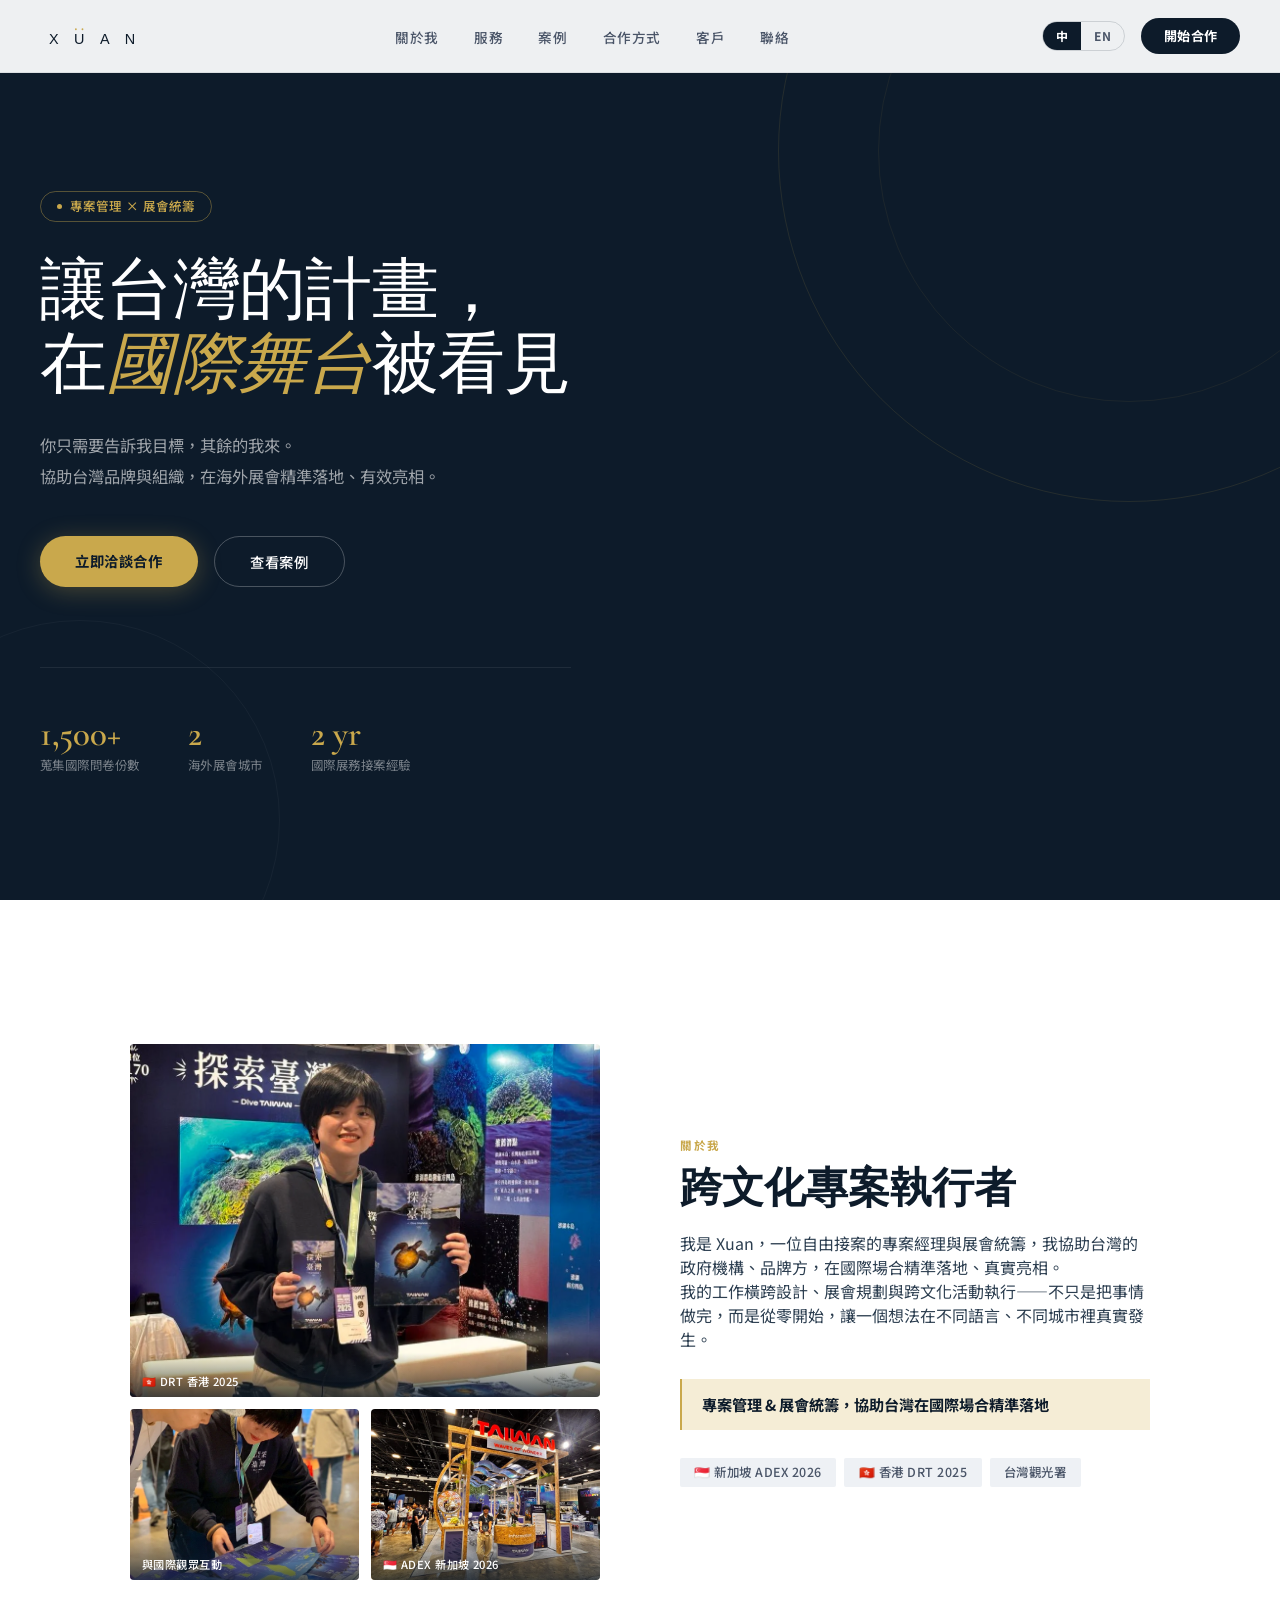
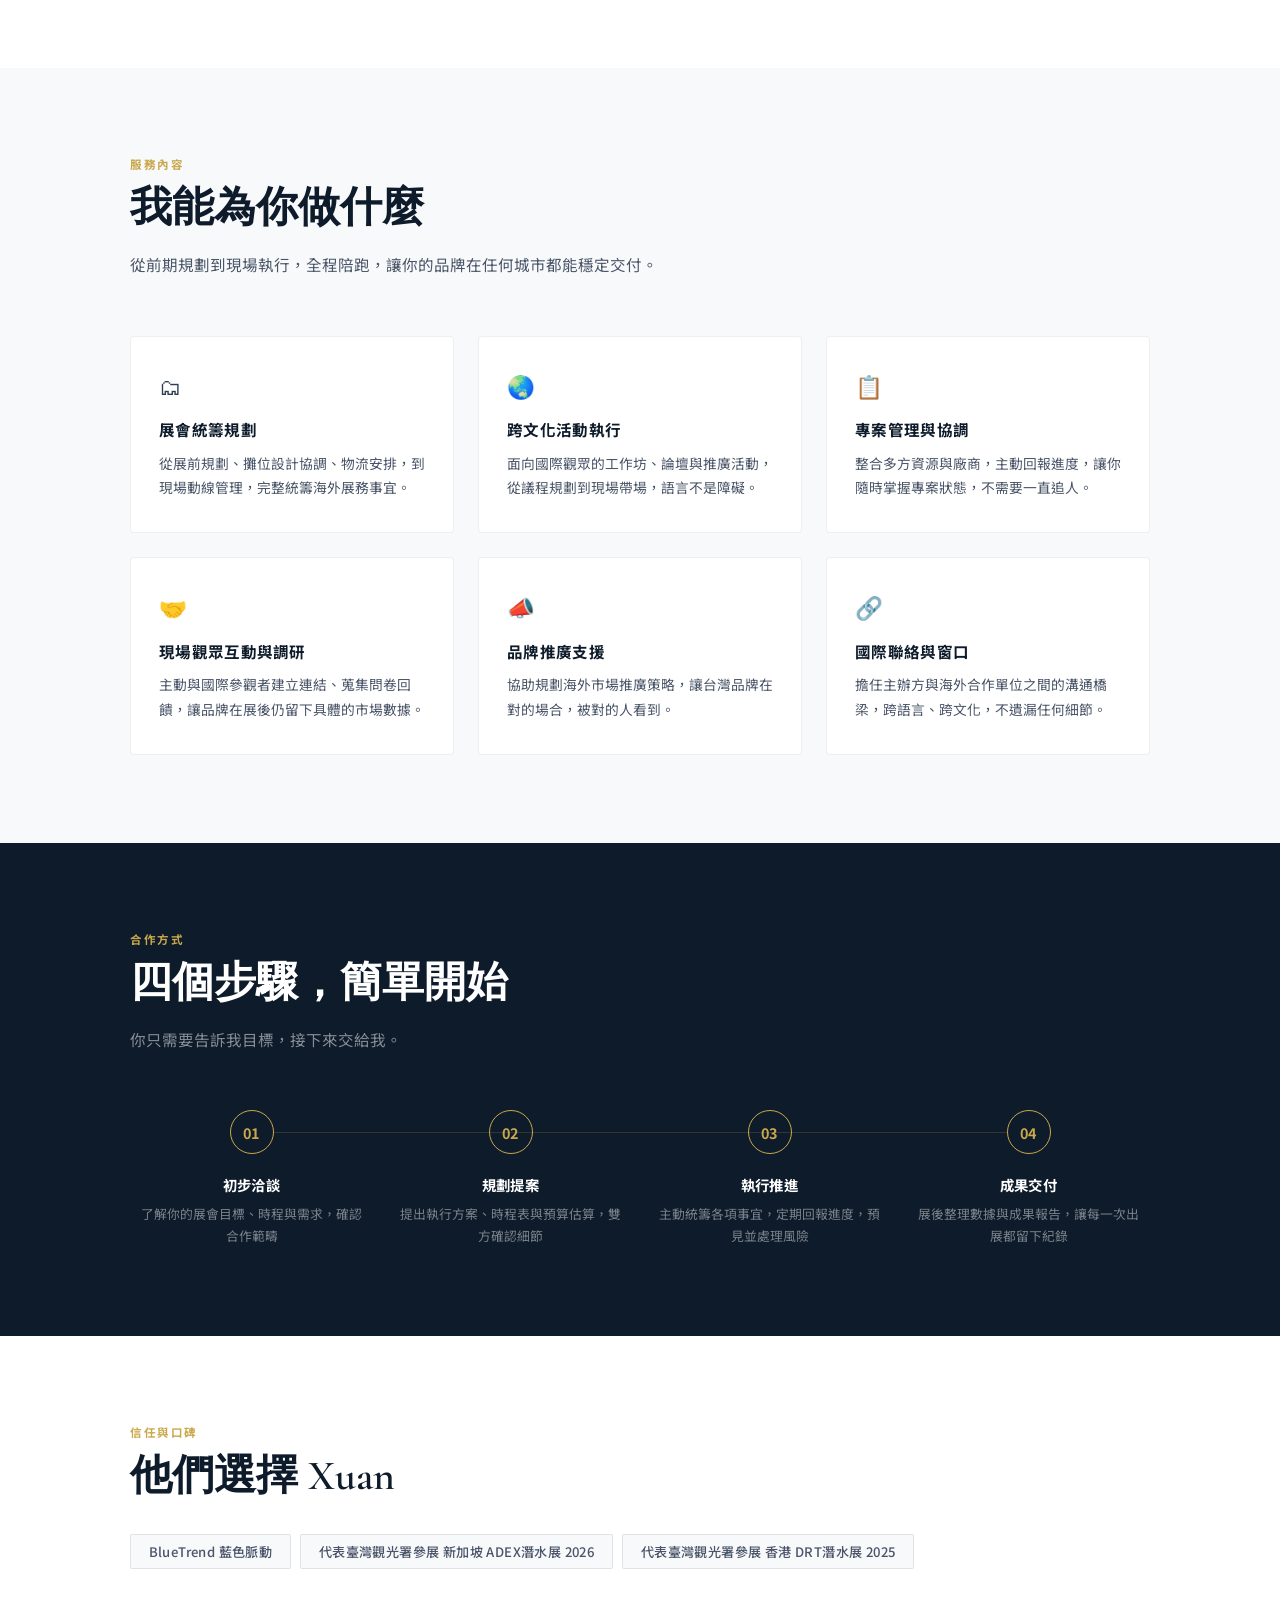
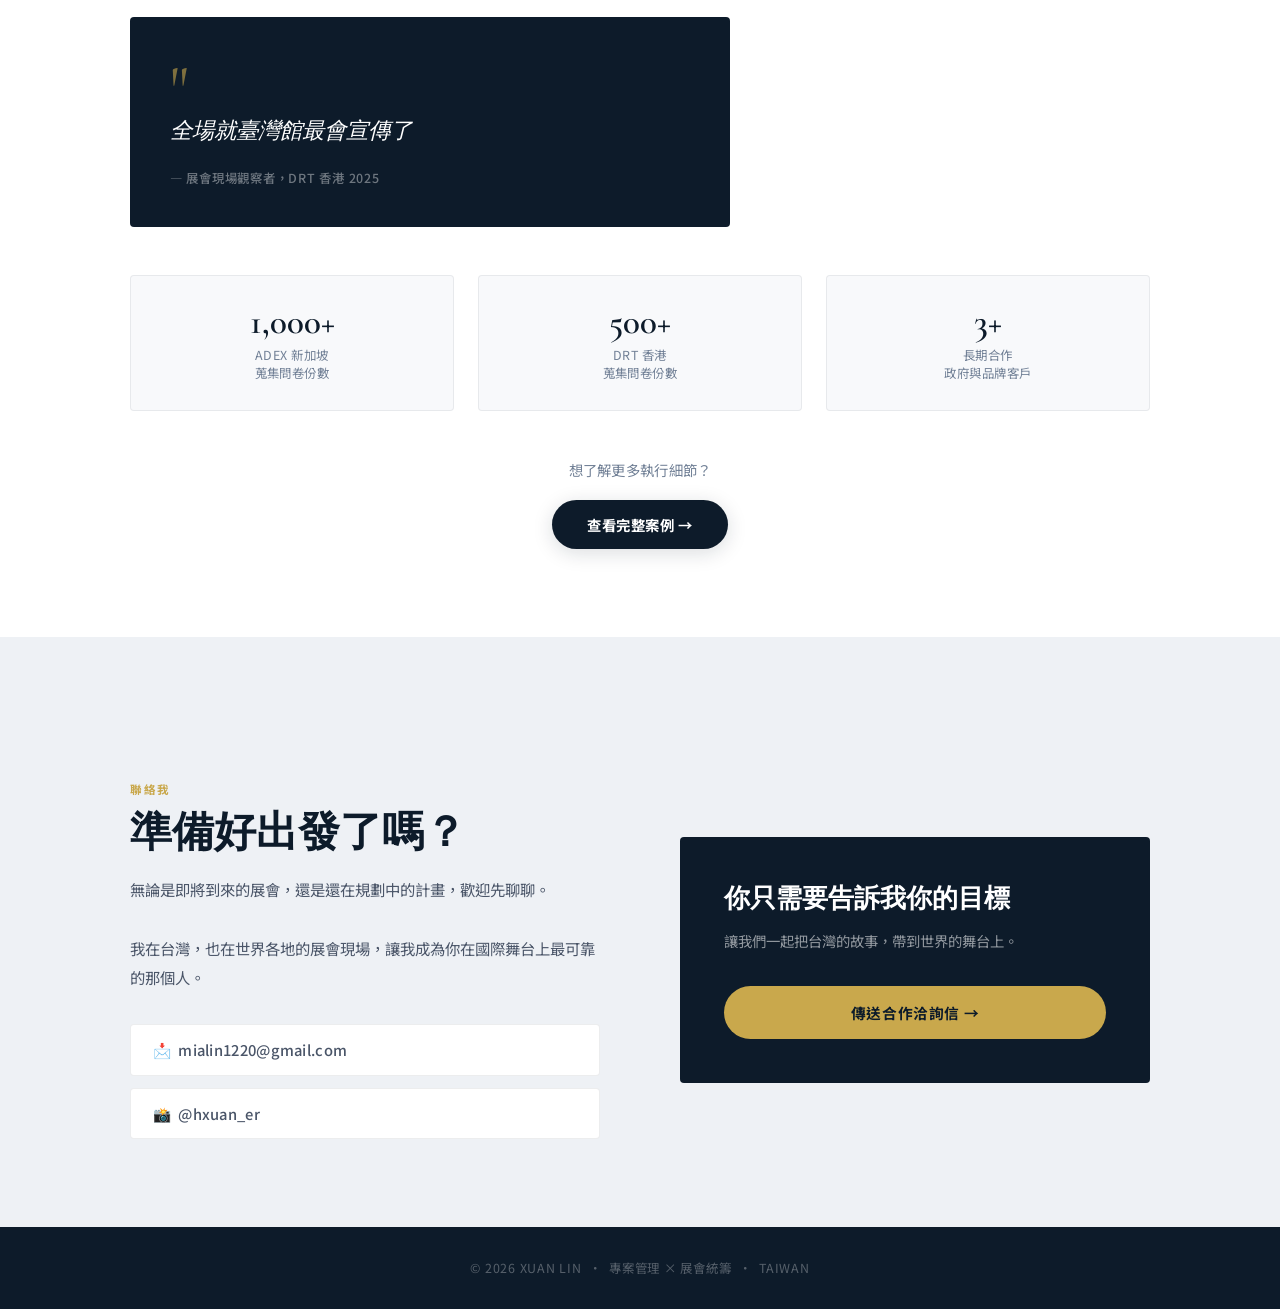
==== docs/index.html @ e5870cbe "Add initial website structure and content for Xuan Lin's personal brand - Create index.html for the " ====
﻿<!DOCTYPE html>
<html lang="zh-TW">
<head>
<meta charset="UTF-8">
<meta name="viewport" content="width=device-width, initial-scale=1.0">
<title>Xuan Lin｜國際展務專案經理</title>
<meta name="description" content="Xuan Lin，自由接案的國際展務專案經理，協助台灣品牌與政府機構在海外展會精準落地。曾統籌新加坡 ADEX 2026 與香港 DRT 2025 台灣館。">
<meta property="og:title" content="Xuan Lin｜國際展務專案經理">
<meta property="og:description" content="協助台灣品牌在海外展會精準落地。曾蒐集 1,500+ 份國際問卷，統籌新加坡、香港展務。">
<meta property="og:image" content="images/photos/新加坡_1.webp">
<meta property="og:type" content="website">
<link rel="preconnect" href="https://fonts.googleapis.com">
<link rel="preconnect" href="https://fonts.gstatic.com" crossorigin>
<link href="https://fonts.googleapis.com/css2?family=Noto+Sans+TC:wght@300;400;500;700;900&family=Cormorant+Garamond:ital,wght@0,300;0,600;1,300&display=swap" rel="stylesheet">
<link rel="stylesheet" href="css/style.css">
<style>
/* HERO - 中文版裝飾元素 */
.hero-bg-lines { position:absolute; inset:0; z-index:0; overflow:hidden; }
.hero-bg-lines::before { content:''; position:absolute; right:-200px; top:-200px; width:700px; height:700px; border-radius:50%; border:1px solid rgba(201,168,76,0.12); }
.hero-bg-lines::after { content:''; position:absolute; right:-100px; top:-100px; width:500px; height:500px; border-radius:50%; border:1px solid rgba(201,168,76,0.08); }
.hero-deco-circle { position:absolute; left:-120px; bottom:-120px; width:400px; height:400px; border-radius:50%; border:1px solid rgba(255,255,255,0.04); }
h1 { font-family:'Cormorant Garamond',serif; font-weight:300; font-size:clamp(2.8rem,5.5vw,4.2rem); line-height:1.1; letter-spacing:-0.01em; color:var(--white); margin-bottom:1.75rem; animation:fadeUp 0.6s 0.1s ease both; }

/* SECTION DESC */
.section-desc { font-size:0.97rem; color:var(--text-mid); line-height:1.9; max-width:560px; }

/* SERVICE */
#service { background:var(--bg); }
.service-grid { display:grid; grid-template-columns:repeat(3,1fr); gap:1.5rem; margin-top:3.5rem; }
.service-card { background:var(--white); border-radius:4px; padding:2rem 1.75rem; border:1px solid rgba(13,27,42,0.07); transition:all 0.3s; position:relative; overflow:hidden; }
.service-card::after { content:''; position:absolute; top:0; left:0; right:0; height:2px; background:var(--gold); transform:scaleX(0); transform-origin:left; transition:transform 0.3s; }
.service-card:hover { transform:translateY(-5px); box-shadow:0 16px 40px rgba(13,27,42,0.08); }
.service-card:hover::after { transform:scaleX(1); }
.service-icon { font-size:1.4rem; margin-bottom:1.1rem; }
.service-card h3 { font-weight:700; font-size:0.97rem; margin-bottom:0.65rem; color:var(--navy); letter-spacing:0.02em; }
.service-card p { font-size:0.86rem; color:var(--text-mid); line-height:1.8; }

/* PROCESS */
#process { background:var(--navy); color:white; }
#process .section-title { color:white; }
#process .section-desc { color:rgba(255,255,255,0.5); }
.process-steps { display:grid; grid-template-columns:repeat(4,1fr); gap:1rem; margin-top:3.5rem; position:relative; }
.process-steps::before { content:''; position:absolute; top:22px; left:calc(12.5% + 16px); right:calc(12.5% + 16px); height:1px; background:rgba(201,168,76,0.2); z-index:0; }
.step { position:relative; z-index:1; text-align:center; padding:0 0.5rem; }
.step-num { width:44px; height:44px; border-radius:50%; background:transparent; border:1px solid var(--gold); color:var(--gold); font-weight:700; font-size:0.9rem; display:flex; align-items:center; justify-content:center; margin:0 auto 1.25rem; letter-spacing:0.05em; }
.step h4 { font-weight:700; font-size:0.9rem; margin-bottom:0.5rem; color:white; letter-spacing:0.03em; }
.step p { font-size:0.8rem; color:rgba(255,255,255,0.45); line-height:1.75; }

/* TRUST */
#trust { background:var(--white); }
.trust-nums { display:grid; grid-template-columns:repeat(3,1fr); gap:1.5rem; margin-top:3rem; }
.trust-num-card { background:var(--bg); border-radius:4px; padding:1.75rem; text-align:center; border:1px solid rgba(13,27,42,0.07); }
.trust-num-val { font-family:'Cormorant Garamond',serif; font-weight:600; font-size:2.2rem; color:var(--navy); line-height:1; }
.trust-num-label { font-size:0.78rem; color:var(--text-light); margin-top:0.4rem; letter-spacing:0.04em; }
.testimonial-text { font-family:'Cormorant Garamond',serif; font-size:1.4rem; font-weight:300; color:white; line-height:1.6; margin-bottom:1.25rem; font-style:italic; }
.testimonial-source { font-size:0.78rem; color:rgba(255,255,255,0.4); font-weight:500; letter-spacing:0.06em; }

@media (max-width:768px) {
  .service-grid { grid-template-columns:1fr; }
  .process-steps { grid-template-columns:1fr 1fr; gap:2rem; }
  .process-steps::before { display:none; }
  .trust-nums { grid-template-columns:1fr 1fr; }
}
</style>
</head>
<body>

<nav id="navbar">
  <a href="#hero" class="nav-logo"><img src="images/xuan-logo-v2.svg" alt="Xuan Lin"/></a>
  <ul class="nav-links">
    <li><a href="#about">關於我</a></li>
    <li><a href="#service">服務</a></li>
    <li><a href="cases.html">案例</a></li>
    <li><a href="#process">合作方式</a></li>
    <li><a href="#trust">客戶</a></li>
    <li><a href="#contact">聯絡</a></li>
  </ul>
  <div style="display:flex;align-items:center;gap:1rem;">
    <div style="display:flex;align-items:center;border:1px solid rgba(13,27,42,0.15);border-radius:999px;overflow:hidden;font-size:0.75rem;font-weight:700;letter-spacing:0.06em;">
      <a href="index.html" style="padding:0.35rem 0.8rem;text-decoration:none;background:var(--navy);color:white;">中</a>
      <a href="xuan-lin-en.html" style="padding:0.35rem 0.8rem;text-decoration:none;color:var(--text-mid);">EN</a>
    </div>
    <a href="mailto:mialin1220@gmail.com" class="nav-cta">開始合作</a>
  </div>
  <button class="hamburger" id="hamburger" aria-label="選單">
    <span></span><span></span><span></span>
  </button>
</nav>

<div class="mobile-menu" id="mobileMenu">
  <a href="#about" onclick="closeMobile()">關於我</a>
  <a href="#service" onclick="closeMobile()">服務</a>
  <a href="#process" onclick="closeMobile()">合作方式</a>
  <a href="#trust" onclick="closeMobile()">客戶</a>
  <a href="#contact" onclick="closeMobile()">聯絡</a>
  <a href="mailto:mialin1220@gmail.com" style="color:var(--gold)!important">開始合作 →</a>
</div>

<!-- HERO -->
<section id="hero">
  <div class="hero-bg-lines"></div>
  <div class="hero-deco-circle"></div>
  <div class="hero-content">
    <div class="hero-badge">專案管理 × 展會統籌</div>
    <h1>讓台灣的計畫，<br>在<em>國際舞台</em>被看見</h1>
    <p class="hero-sub">你只需要告訴我目標，其餘的我來。<br>協助台灣品牌與組織，在海外展會精準落地、有效亮相。</p>
    <div class="hero-btns">
      <a href="#contact" class="btn-primary">立即洽談合作</a>
      <a href="cases.html" class="btn-secondary">查看案例</a>
    </div>
    <div class="hero-stats">
      <div>
        <div class="stat-num">1,500+</div>
        <div class="stat-label">蒐集國際問卷份數</div>
      </div>
      <div>
        <div class="stat-num">2</div>
        <div class="stat-label">海外展會城市</div>
      </div>
      <div>
        <div class="stat-num">2 yr</div>
        <div class="stat-label">國際展務接案經驗</div>
      </div>
    </div>
  </div>
</section>

<!-- ABOUT -->
<section id="about">
  <div class="container">
    <div class="about-grid">
      <div class="photo-stack reveal">
        <div class="photo-main">
          <img src="images/photos/香港_1.webp" alt="Xuan 在香港 DRT 展場" />
          <div class="photo-caption">🇭🇰 DRT 香港 2025</div>
        </div>
        <div class="photo-row">
          <div class="photo-thumb">
            <img src="images/photos/新加坡_4.webp" alt="與觀眾互動" />
            <div class="photo-caption">與國際觀眾互動</div>
          </div>
          <div class="photo-thumb">
            <img src="images/photos/新加坡_2.webp" alt="新加坡 ADEX 台灣館" />
            <div class="photo-caption">🇸🇬 ADEX 新加坡 2026</div>
          </div>
        </div>
      </div>
      <div class="reveal">
        <div class="section-label">關於我</div>
        <h2 class="section-title">跨文化專案執行者</h2>
        <p>我是 Xuan，一位自由接案的專案經理與展會統籌，我協助台灣的政府機構、品牌方，在國際場合精準落地、真實亮相。</p>
        <p>我的工作橫跨設計、展會規劃與跨文化活動執行——不只是把事情做完，而是從零開始，讓一個想法在不同語言、不同城市裡真實發生。</p>
        <div class="about-highlight">專案管理 & 展會統籌，協助台灣在國際場合精準落地</div>
        <div class="about-tags">
          <span class="tag">🇸🇬 新加坡 ADEX 2026</span>
          <span class="tag">🇭🇰 香港 DRT 2025</span>
          <span class="tag">台灣觀光署</span>
        </div>
      </div>
    </div>
  </div>
</section>

<!-- SERVICE -->
<section id="service">
  <div class="container">
    <div class="reveal">
      <div class="section-label">服務內容</div>
      <h2 class="section-title">我能為你做什麼</h2>
      <p class="section-desc">從前期規劃到現場執行，全程陪跑，讓你的品牌在任何城市都能穩定交付。</p>
    </div>
    <div class="service-grid">
      <div class="service-card reveal">
        <div class="service-icon">🗂</div>
        <h3>展會統籌規劃</h3>
        <p>從展前規劃、攤位設計協調、物流安排，到現場動線管理，完整統籌海外展務事宜。</p>
      </div>
      <div class="service-card reveal">
        <div class="service-icon">🌏</div>
        <h3>跨文化活動執行</h3>
        <p>面向國際觀眾的工作坊、論壇與推廣活動，從議程規劃到現場帶場，語言不是障礙。</p>
      </div>
      <div class="service-card reveal">
        <div class="service-icon">📋</div>
        <h3>專案管理與協調</h3>
        <p>整合多方資源與廠商，主動回報進度，讓你隨時掌握專案狀態，不需要一直追人。</p>
      </div>
      <div class="service-card reveal">
        <div class="service-icon">🤝</div>
        <h3>現場觀眾互動與調研</h3>
        <p>主動與國際參觀者建立連結、蒐集問卷回饋，讓品牌在展後仍留下具體的市場數據。</p>
      </div>
      <div class="service-card reveal">
        <div class="service-icon">📣</div>
        <h3>品牌推廣支援</h3>
        <p>協助規劃海外市場推廣策略，讓台灣品牌在對的場合，被對的人看到。</p>
      </div>
      <div class="service-card reveal">
        <div class="service-icon">🔗</div>
        <h3>國際聯絡與窗口</h3>
        <p>擔任主辦方與海外合作單位之間的溝通橋梁，跨語言、跨文化，不遺漏任何細節。</p>
      </div>
    </div>
  </div>
</section>

<!-- PROCESS -->
<section id="process">
  <div class="container">
    <div class="reveal">
      <div class="section-label">合作方式</div>
      <h2 class="section-title">四個步驟，簡單開始</h2>
      <p class="section-desc">你只需要告訴我目標，接下來交給我。</p>
    </div>
    <div class="process-steps">
      <div class="step reveal">
        <div class="step-num">01</div>
        <h4>初步洽談</h4>
        <p>了解你的展會目標、時程與需求，確認合作範疇</p>
      </div>
      <div class="step reveal">
        <div class="step-num">02</div>
        <h4>規劃提案</h4>
        <p>提出執行方案、時程表與預算估算，雙方確認細節</p>
      </div>
      <div class="step reveal">
        <div class="step-num">03</div>
        <h4>執行推進</h4>
        <p>主動統籌各項事宜，定期回報進度，預見並處理風險</p>
      </div>
      <div class="step reveal">
        <div class="step-num">04</div>
        <h4>成果交付</h4>
        <p>展後整理數據與成果報告，讓每一次出展都留下紀錄</p>
      </div>
    </div>
  </div>
</section>

<!-- TRUST -->
<section id="trust">
  <div class="container">
    <div class="reveal">
      <div class="section-label">信任與口碑</div>
      <h2 class="section-title">他們選擇 Xuan</h2>
    </div>
    <div class="clients-row reveal">
      <span class="client-chip"> BlueTrend 藍色脈動</span>
      <span class="client-chip">代表臺灣觀光署參展 新加坡 ADEX潛水展  2026</span>
      <span class="client-chip">代表臺灣觀光署參展 香港 DRT潛水展  2025</span>
    </div>
    <div class="testimonial-card reveal">
      <span class="quote-mark">"</span>
      <div class="testimonial-text">全場就臺灣館最會宣傳了</div>
      <div class="testimonial-source">— 展會現場觀察者，DRT 香港 2025</div>
    </div>
    <div class="trust-nums reveal">
      <div class="trust-num-card">
        <div class="trust-num-val">1,000+</div>
        <div class="trust-num-label">ADEX 新加坡<br>蒐集問卷份數</div>
      </div>
      <div class="trust-num-card">
        <div class="trust-num-val">500+</div>
        <div class="trust-num-label">DRT 香港<br>蒐集問卷份數</div>
      </div>
      <div class="trust-num-card">
        <div class="trust-num-val">3+</div>
        <div class="trust-num-label">長期合作<br>政府與品牌客戶</div>
      </div>
    </div>
  </div>
  <div style="text-align:center;margin-top:3rem;" class="reveal">
    <p style="font-size:0.9rem;color:var(--text-light);margin-bottom:1.25rem;letter-spacing:0.02em;">想了解更多執行細節？</p>
    <a href="cases.html" style="display:inline-flex;align-items:center;gap:0.6rem;background:var(--navy);color:white;padding:0.9rem 2.2rem;border-radius:999px;font-weight:700;font-size:0.9rem;text-decoration:none;letter-spacing:0.04em;transition:all 0.2s;box-shadow:0 4px 20px rgba(13,27,42,0.15);">查看完整案例 →</a>
  </div>
</section>

<!-- CONTACT -->
<section id="contact">
  <div class="container">
    <div class="contact-grid">
      <div class="reveal">
        <div class="section-label">聯絡我</div>
        <h2 class="section-title">準備好出發了嗎？</h2>
        <p class="contact-desc">無論是即將到來的展會，還是還在規劃中的計畫，歡迎先聊聊。<br><br>我在台灣，也在世界各地的展會現場，讓我成為你在國際舞台上最可靠的那個人。</p>
        <div class="contact-links">
          <a href="mailto:mialin1220@gmail.com" class="contact-link">📩 &nbsp;mialin1220@gmail.com</a>
          <a href="https://instagram.com/hxuan_er" target="_blank" class="contact-link">📸 &nbsp;@hxuan_er</a>
        </div>
      </div>
      <div class="contact-cta-box reveal">
        <h3>你只需要告訴我你的目標</h3>
        <p>讓我們一起把台灣的故事，帶到世界的舞台上。</p>
        <a href="mailto:mialin1220@gmail.com?subject=合作洽詢｜國際展務">傳送合作洽詢信 →</a>
      </div>
    </div>
  </div>
</section>

<footer>© 2026 XUAN LIN &nbsp;·&nbsp; 專案管理 × 展會統籌 &nbsp;·&nbsp; TAIWAN</footer>

<script src="js/main.js"></script>
</body>
</html>
---- docs/css/style.css ----
/* === VARIABLES & RESET === */
:root {
  --navy: #0D1B2A;
  --navy-mid: #1A2D42;
  --navy-light: #2C3E50;
  --gold: #C9A84C;
  --gold-light: #E2C97E;
  --gold-pale: #F5EDD6;
  --bg: #F8F9FB;
  --bg2: #EEF1F5;
  --white: #FFFFFF;
  --text: #2C3E50;
  --text-mid: #4A5568;
  --text-light: #718096;
}
* { margin:0; padding:0; box-sizing:border-box; }
html { scroll-behavior:smooth; }
body { font-family:'Noto Sans TC',sans-serif; background:var(--bg); color:var(--text); overflow-x:hidden; }

/* === NAV === */
nav {
  position:fixed; top:0; left:0; right:0; z-index:100;
  display:flex; align-items:center; justify-content:space-between;
  padding:1.1rem 2.5rem;
  background:rgba(248,249,251,0.96);
  backdrop-filter:blur(16px);
  border-bottom:1px solid rgba(13,27,42,0.08);
  transition:box-shadow 0.3s;
}
nav.scrolled { box-shadow:0 2px 24px rgba(13,27,42,0.08); }
.nav-logo img { height:30px; display:block; }
.nav-links { display:flex; gap:2.2rem; list-style:none; }
.nav-links a { text-decoration:none; font-size:0.85rem; font-weight:500; color:var(--text-mid); letter-spacing:0.04em; transition:color 0.2s; }
.nav-links a:hover { color:var(--navy); }
.nav-cta {
  background:var(--navy); color:white; border:none;
  padding:0.55rem 1.4rem; border-radius:999px;
  font-family:'Noto Sans TC',sans-serif;
  font-size:0.82rem; font-weight:700; cursor:pointer;
  transition:all 0.2s; text-decoration:none; letter-spacing:0.04em;
}
.nav-cta:hover { background:var(--navy-mid); transform:translateY(-1px); }
.hamburger { display:none; flex-direction:column; gap:5px; cursor:pointer; background:none; border:none; padding:4px; }
.hamburger span { display:block; width:22px; height:1.5px; background:var(--navy); border-radius:2px; transition:all 0.3s; }
.mobile-menu {
  display:none; position:fixed; top:64px; left:0; right:0;
  background:var(--white); padding:1.5rem 2rem;
  border-bottom:1px solid rgba(13,27,42,0.08); z-index:99;
  flex-direction:column; gap:1rem;
}
.mobile-menu.open { display:flex; }
.mobile-menu a { color:var(--text-mid); text-decoration:none; font-weight:500; font-size:1rem; padding:0.5rem 0; border-bottom:1px solid var(--bg2); }

/* === HERO (shared) === */
#hero {
  min-height:100vh; display:flex; align-items:center;
  padding:8rem 2.5rem 4rem;
  position:relative; overflow:hidden;
  background:var(--navy);
}
.hero-content { position:relative; z-index:1; max-width:720px; }
.hero-badge {
  display:inline-flex; align-items:center; gap:0.5rem;
  border:1px solid rgba(201,168,76,0.4); color:var(--gold);
  padding:0.35rem 1rem; border-radius:999px;
  font-size:0.78rem; font-weight:500; letter-spacing:0.08em;
  margin-bottom:2rem; animation:fadeUp 0.6s ease both;
}
.hero-badge::before {
  content:''; width:5px; height:5px;
  background:var(--gold); border-radius:50%;
  animation:pulse 2s infinite;
}
@keyframes pulse { 0%,100%{opacity:1;transform:scale(1)} 50%{opacity:0.4;transform:scale(1.5)} }
h1 em { font-style:italic; color:var(--gold); }
.hero-sub {
  font-size:1.02rem; color:rgba(255,255,255,0.6); line-height:1.9;
  margin-bottom:2.75rem; max-width:540px;
  animation:fadeUp 0.6s 0.2s ease both;
}
.hero-btns { display:flex; gap:1rem; flex-wrap:wrap; animation:fadeUp 0.6s 0.3s ease both; }
.btn-primary {
  background:var(--gold); color:var(--navy);
  padding:0.9rem 2.2rem; border-radius:999px;
  font-weight:700; font-size:0.9rem;
  text-decoration:none; transition:all 0.2s; letter-spacing:0.04em;
  box-shadow:0 4px 24px rgba(201,168,76,0.3);
}
.btn-primary:hover { background:var(--gold-light); transform:translateY(-2px); }
.btn-secondary {
  border:1px solid rgba(255,255,255,0.25); color:white;
  padding:0.9rem 2.2rem; border-radius:999px;
  font-weight:500; font-size:0.9rem;
  text-decoration:none; transition:all 0.2s; letter-spacing:0.04em;
}
.btn-secondary:hover { border-color:rgba(255,255,255,0.5); background:rgba(255,255,255,0.06); }
.hero-stats {
  display:flex; gap:3rem; margin-top:5rem; flex-wrap:wrap;
  animation:fadeUp 0.6s 0.4s ease both;
  padding-top:3rem; border-top:1px solid rgba(255,255,255,0.08);
}
.stat-num { font-family:'Cormorant Garamond',serif; font-weight:600; font-size:2.2rem; color:var(--gold); line-height:1; }
.stat-label { font-size:0.78rem; color:rgba(255,255,255,0.45); margin-top:0.3rem; letter-spacing:0.04em; }
@keyframes fadeUp { from{opacity:0;transform:translateY(20px)} to{opacity:1;transform:translateY(0)} }

/* === SECTIONS === */
section { padding:5.5rem 2.5rem; }
.container { max-width:1020px; margin:0 auto; }
.section-label { font-size:0.72rem; font-weight:700; letter-spacing:0.14em; text-transform:uppercase; color:var(--gold); margin-bottom:0.75rem; }
.section-title { font-family:'Cormorant Garamond',serif; font-weight:600; font-size:clamp(1.8rem,3.5vw,2.6rem); color:var(--navy); line-height:1.2; margin-bottom:1rem; }

/* === ABOUT === */
#about { background:var(--white); }
.about-grid { display:grid; grid-template-columns:1fr 1fr; gap:5rem; align-items:center; margin-top:3.5rem; }
.photo-stack { display:flex; flex-direction:column; gap:0.75rem; }
.photo-main { border-radius:4px; overflow:hidden; aspect-ratio:4/3; position:relative; }
.photo-main img { width:100%; height:100%; object-fit:cover; display:block; transition:transform 0.5s; }
.photo-main:hover img { transform:scale(1.03); }
.photo-row { display:grid; grid-template-columns:1fr 1fr; gap:0.75rem; }
.photo-thumb { border-radius:4px; overflow:hidden; aspect-ratio:4/3; position:relative; cursor:pointer; }
.photo-thumb img { width:100%; height:100%; object-fit:cover; display:block; transition:transform 0.4s; }
.photo-thumb:hover img { transform:scale(1.05); }
.photo-caption { position:absolute; bottom:0; left:0; right:0; background:linear-gradient(transparent,rgba(13,27,42,0.75)); color:white; font-size:0.7rem; font-weight:500; padding:1.2rem 0.75rem 0.5rem; letter-spacing:0.04em; }
.about-text p { color:var(--text-mid); line-height:1.9; margin-bottom:1rem; font-size:0.96rem; }
.about-highlight { border-left:2px solid var(--gold); padding:0.9rem 1.25rem; margin:1.75rem 0; font-weight:700; color:var(--navy); font-size:0.95rem; background:var(--gold-pale); }
.about-tags { display:flex; flex-wrap:wrap; gap:0.5rem; margin-top:1.5rem; }
.tag { background:var(--bg2); color:var(--text-mid); padding:0.35rem 0.9rem; border-radius:2px; font-size:0.78rem; font-weight:500; letter-spacing:0.04em; }

/* === TRUST / TESTIMONIAL === */
.clients-row { display:flex; flex-wrap:wrap; gap:0.6rem; margin:2rem 0 3rem; }
.client-chip { background:var(--bg); border:1px solid rgba(13,27,42,0.1); color:var(--text-mid); padding:0.45rem 1.1rem; border-radius:2px; font-size:0.82rem; font-weight:500; letter-spacing:0.03em; }
.testimonial-card { background:var(--navy); border-radius:4px; padding:2.5rem; max-width:600px; }
.quote-mark { font-family:'Cormorant Garamond',serif; font-size:4rem; color:var(--gold); line-height:1; margin-bottom:-0.5rem; display:block; opacity:0.6; }
.testimonial-source { font-size:0.78rem; color:rgba(255,255,255,0.4); font-weight:500; letter-spacing:0.06em; }

/* === CONTACT === */
#contact { background:var(--bg2); }
.contact-grid { display:grid; grid-template-columns:1fr 1fr; gap:5rem; align-items:center; margin-top:3.5rem; }
.contact-desc { color:var(--text-mid); line-height:1.9; font-size:0.96rem; }
.contact-links { display:flex; flex-direction:column; gap:0.75rem; margin-top:2rem; }
.contact-link { display:flex; align-items:center; gap:0.75rem; color:var(--text-mid); text-decoration:none; font-weight:500; font-size:0.92rem; background:var(--white); padding:0.9rem 1.4rem; border-radius:4px; border:1px solid rgba(13,27,42,0.08); transition:all 0.2s; letter-spacing:0.02em; }
.contact-link:hover { border-color:var(--gold); color:var(--navy); }
.contact-cta-box { background:var(--navy); border-radius:4px; padding:2.75rem; }
.contact-cta-box h3 { font-family:'Cormorant Garamond',serif; font-weight:600; font-size:1.6rem; color:white; margin-bottom:0.75rem; }
.contact-cta-box p { color:rgba(255,255,255,0.55); font-size:0.9rem; line-height:1.8; margin-bottom:2rem; }
.contact-cta-box a { display:block; text-align:center; background:var(--gold); color:var(--navy); padding:1rem; border-radius:999px; font-weight:700; text-decoration:none; transition:all 0.2s; font-size:0.92rem; letter-spacing:0.04em; }
.contact-cta-box a:hover { background:var(--gold-light); }

/* === FOOTER === */
footer { background:var(--navy); color:rgba(255,255,255,0.3); text-align:center; padding:2rem; font-size:0.78rem; letter-spacing:0.06em; }

/* === REVEAL ANIMATION === */
.reveal { opacity:0; transform:translateY(24px); transition:all 0.65s ease; }
.reveal.visible { opacity:1; transform:translateY(0); }

/* === RESPONSIVE === */
@media (max-width:768px) {
  nav { padding:1rem 1.25rem; }
  .nav-links, .nav-cta { display:none; }
  .hamburger { display:flex; }
  #hero { padding:6.5rem 1.25rem 3rem; }
  .hero-stats { gap:2rem; }
  .about-grid, .contact-grid { grid-template-columns:1fr; gap:2.5rem; }
  section { padding:3.5rem 1.25rem; }
}
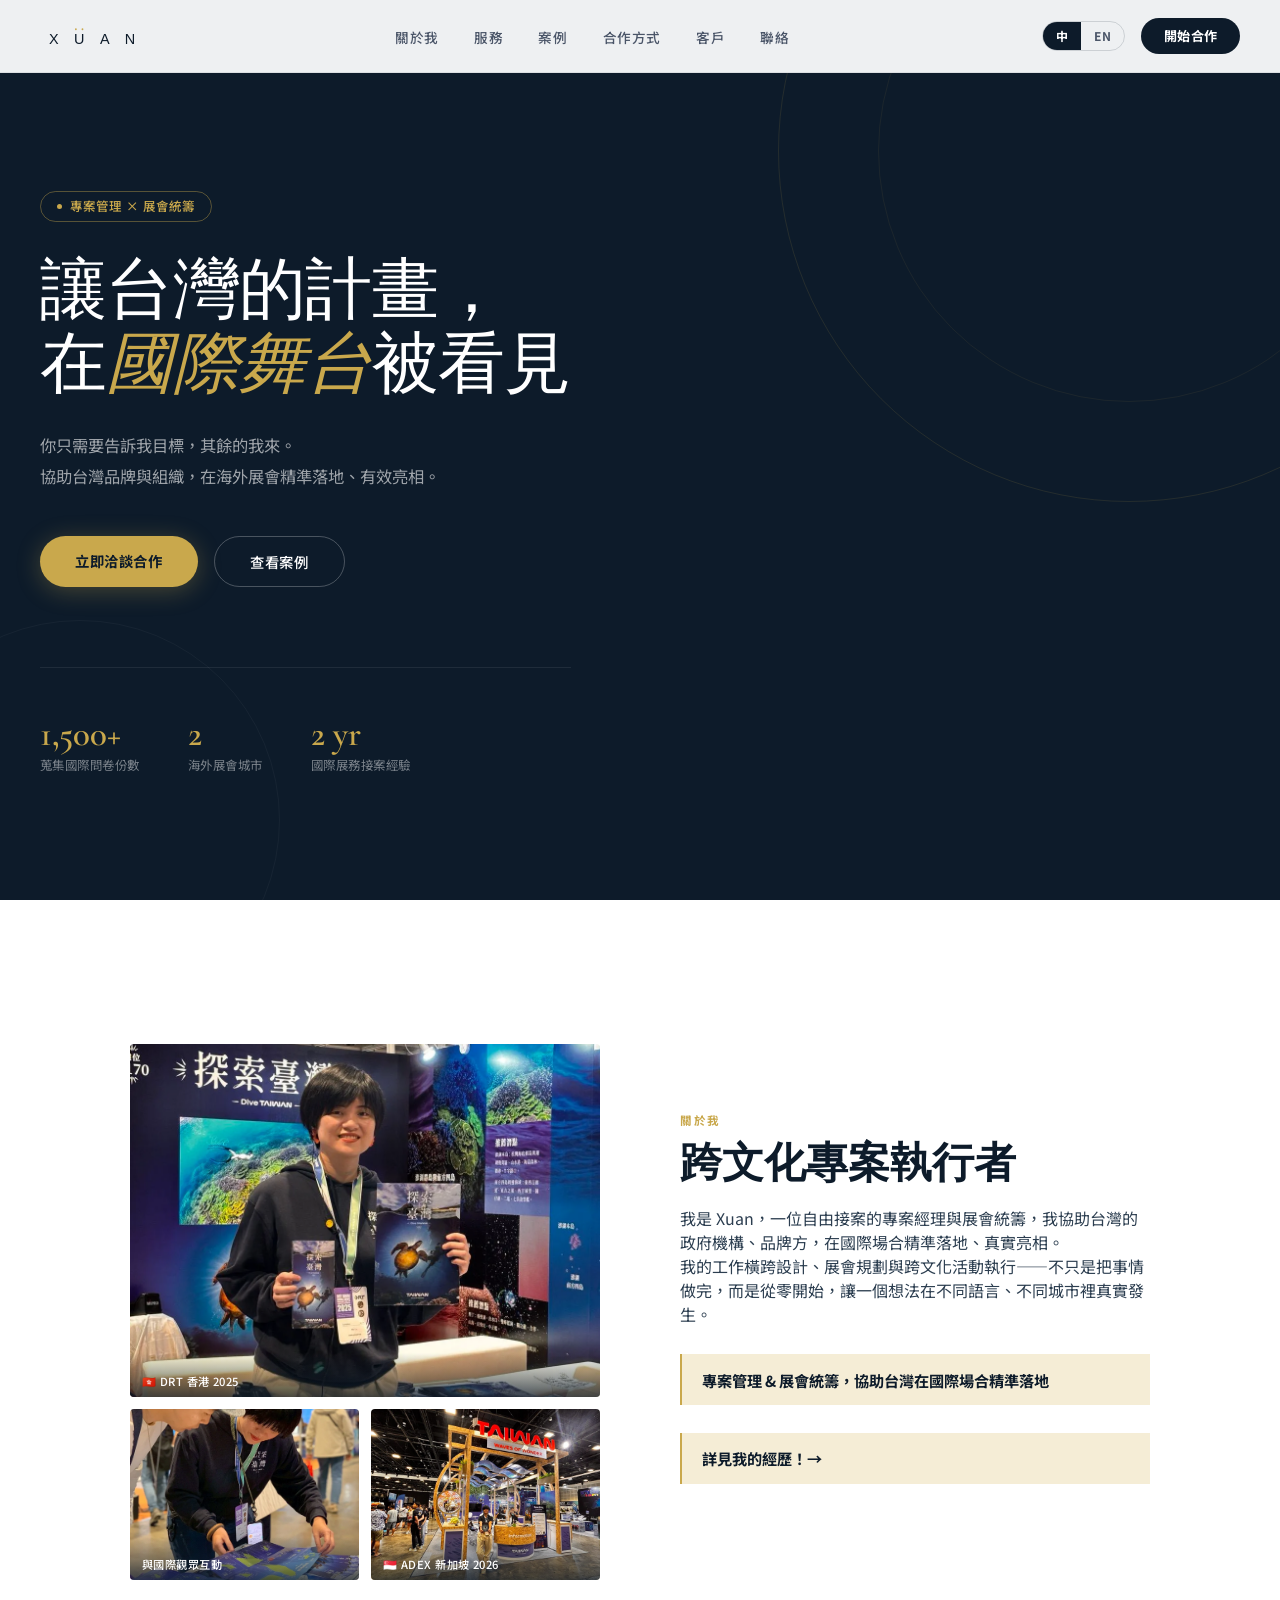
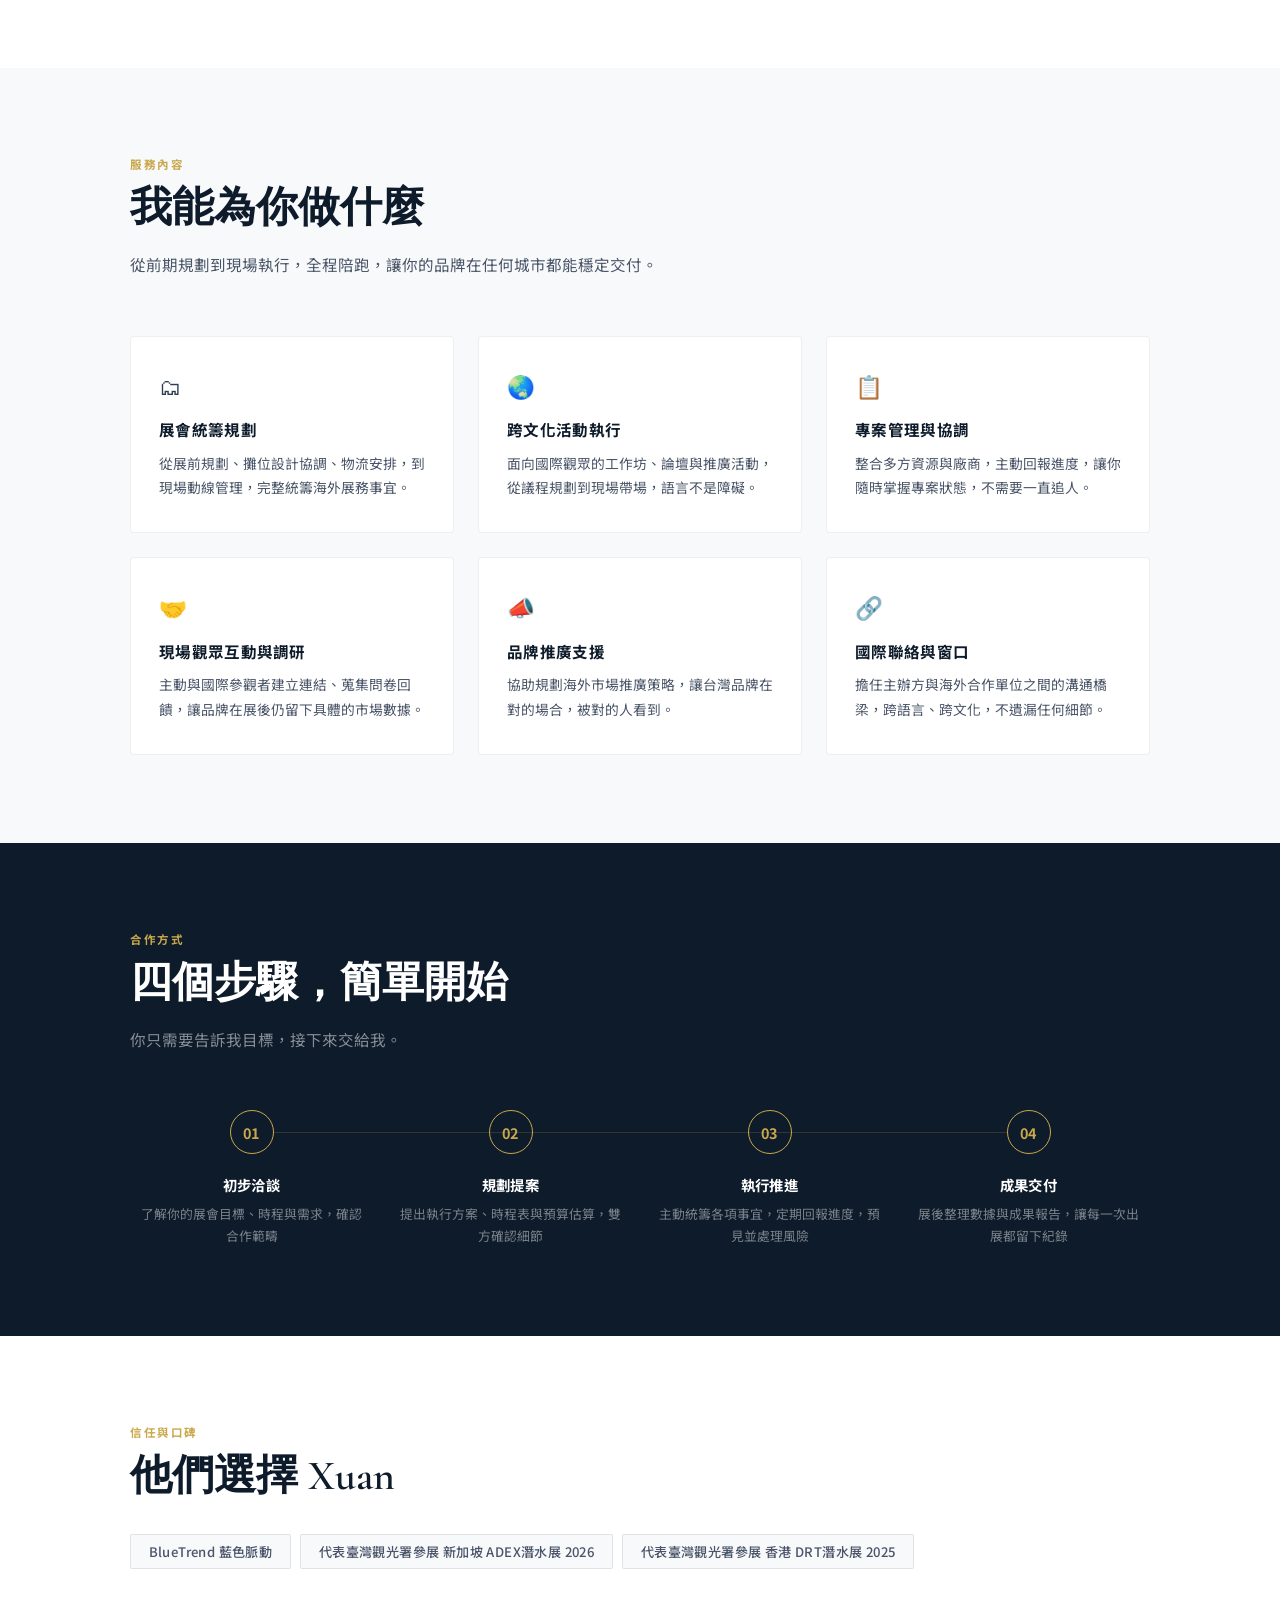
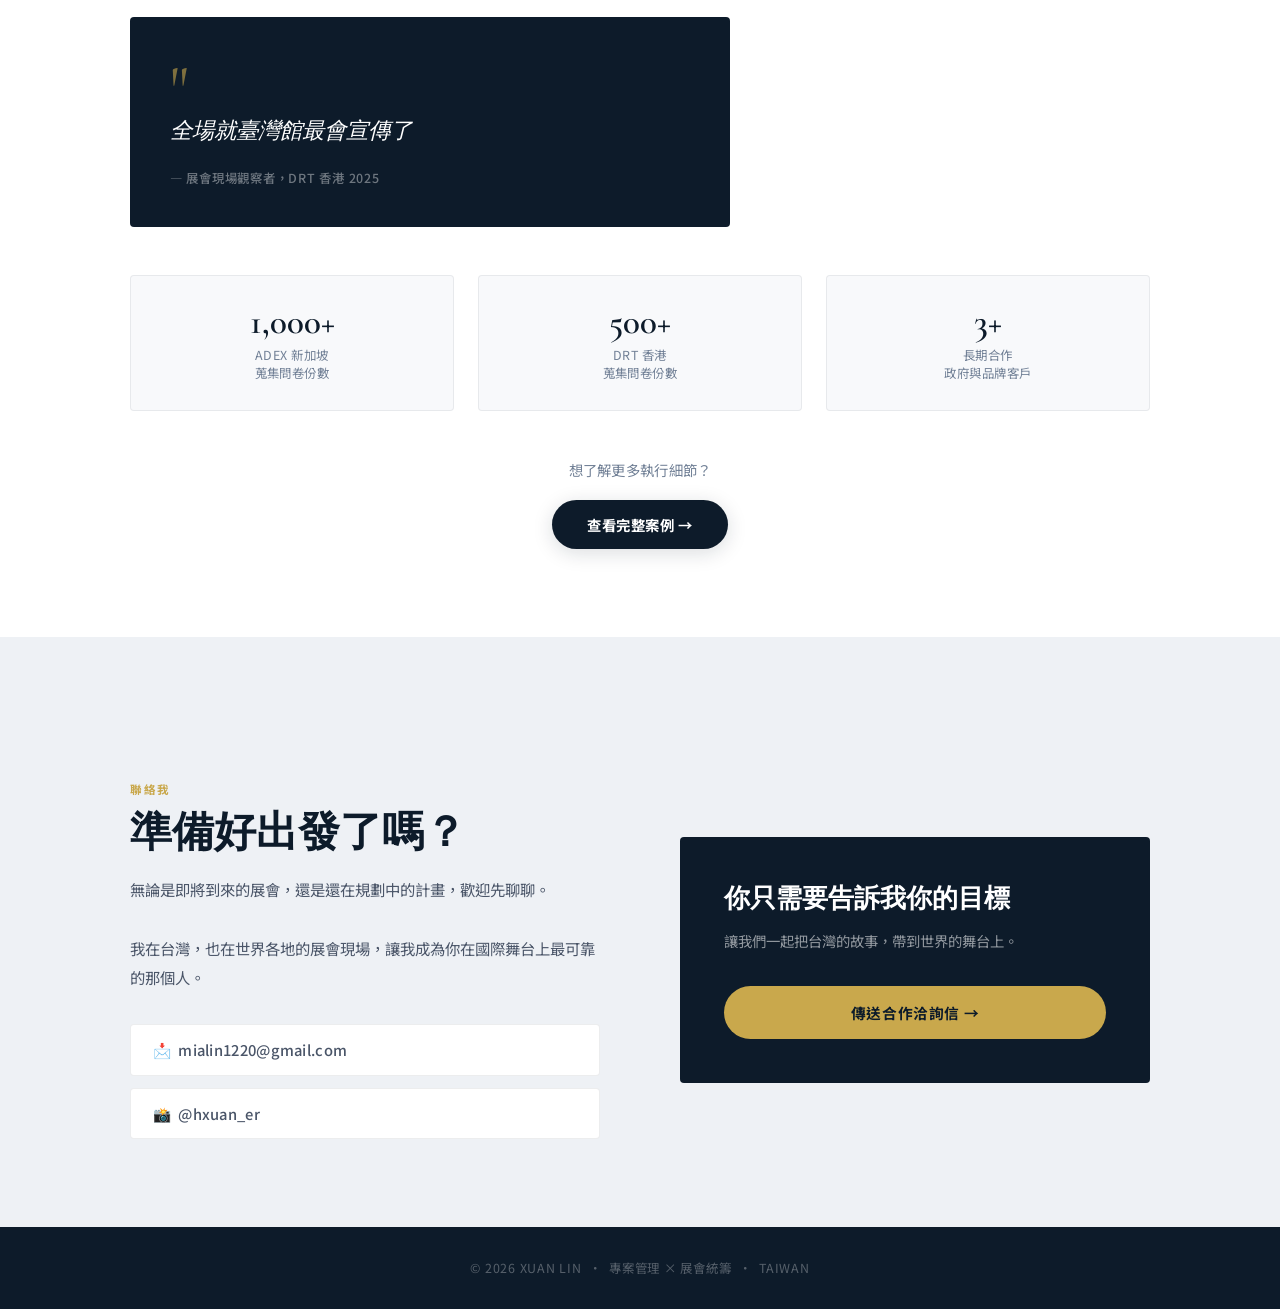
==== commit 3a06ef47: "Add Chinese resume page and update English navigation links - Created a new resume page in Chinese (" ====
--- a/docs/index.html
+++ b/docs/index.html
@@ -11,7 +11,9 @@
 <meta property="og:type" content="website">
 <link rel="preconnect" href="https://fonts.googleapis.com">
 <link rel="preconnect" href="https://fonts.gstatic.com" crossorigin>
-<link href="https://fonts.googleapis.com/css2?family=Noto+Sans+TC:wght@300;400;500;700;900&family=Cormorant+Garamond:ital,wght@0,300;0,600;1,300&display=swap" rel="stylesheet">
+<link rel="preload" href="https://fonts.googleapis.com/css2?family=Noto+Sans+TC:wght@400;500;700&family=Cormorant+Garamond:ital,wght@0,300;0,600;1,300&display=swap" as="style" onload="this.onload=null;this.rel='stylesheet'">
+<noscript><link href="https://fonts.googleapis.com/css2?family=Noto+Sans+TC:wght@400;500;700&family=Cormorant+Garamond:ital,wght@0,300;0,600;1,300&display=swap" rel="stylesheet"></noscript>
+<link rel="icon" href="favicon.svg" type="image/svg+xml">
 <link rel="stylesheet" href="css/style.css">
 <style>
 /* HERO - 中文版裝飾元素 */
@@ -90,6 +92,7 @@
 <div class="mobile-menu" id="mobileMenu">
   <a href="#about" onclick="closeMobile()">關於我</a>
   <a href="#service" onclick="closeMobile()">服務</a>
+  <a href="cases.html">案例</a>
   <a href="#process" onclick="closeMobile()">合作方式</a>
   <a href="#trust" onclick="closeMobile()">客戶</a>
   <a href="#contact" onclick="closeMobile()">聯絡</a>
@@ -131,16 +134,16 @@
     <div class="about-grid">
       <div class="photo-stack reveal">
         <div class="photo-main">
-          <img src="images/photos/香港_1.webp" alt="Xuan 在香港 DRT 展場" />
+          <img src="images/photos/香港_1.webp" alt="Xuan 在香港 DRT 展場" loading="lazy" />
           <div class="photo-caption">🇭🇰 DRT 香港 2025</div>
         </div>
         <div class="photo-row">
           <div class="photo-thumb">
-            <img src="images/photos/新加坡_4.webp" alt="與觀眾互動" />
+            <img src="images/photos/新加坡_4.webp" alt="與觀眾互動" loading="lazy" />
             <div class="photo-caption">與國際觀眾互動</div>
           </div>
           <div class="photo-thumb">
-            <img src="images/photos/新加坡_2.webp" alt="新加坡 ADEX 台灣館" />
+            <img src="images/photos/新加坡_2.webp" alt="新加坡 ADEX 台灣館" loading="lazy" />
             <div class="photo-caption">🇸🇬 ADEX 新加坡 2026</div>
           </div>
         </div>
@@ -151,11 +154,7 @@
         <p>我是 Xuan，一位自由接案的專案經理與展會統籌，我協助台灣的政府機構、品牌方，在國際場合精準落地、真實亮相。</p>
         <p>我的工作橫跨設計、展會規劃與跨文化活動執行——不只是把事情做完，而是從零開始，讓一個想法在不同語言、不同城市裡真實發生。</p>
         <div class="about-highlight">專案管理 & 展會統籌，協助台灣在國際場合精準落地</div>
-        <div class="about-tags">
-          <span class="tag">🇸🇬 新加坡 ADEX 2026</span>
-          <span class="tag">🇭🇰 香港 DRT 2025</span>
-          <span class="tag">台灣觀光署</span>
-        </div>
+        <a href="resume.html" class="about-highlight about-highlight-link">詳見我的經歷！→</a>
       </div>
     </div>
   </div>
--- a/docs/css/style.css
+++ b/docs/css/style.css
@@ -123,6 +123,8 @@
 .photo-caption { position:absolute; bottom:0; left:0; right:0; background:linear-gradient(transparent,rgba(13,27,42,0.75)); color:white; font-size:0.7rem; font-weight:500; padding:1.2rem 0.75rem 0.5rem; letter-spacing:0.04em; }
 .about-text p { color:var(--text-mid); line-height:1.9; margin-bottom:1rem; font-size:0.96rem; }
 .about-highlight { border-left:2px solid var(--gold); padding:0.9rem 1.25rem; margin:1.75rem 0; font-weight:700; color:var(--navy); font-size:0.95rem; background:var(--gold-pale); }
+.about-highlight-link { display:block; text-decoration:none; transition:background 0.2s, border-color 0.2s; }
+.about-highlight-link:hover { background:var(--gold-light); border-color:var(--gold); color:var(--navy); }
 .about-tags { display:flex; flex-wrap:wrap; gap:0.5rem; margin-top:1.5rem; }
 .tag { background:var(--bg2); color:var(--text-mid); padding:0.35rem 0.9rem; border-radius:2px; font-size:0.78rem; font-weight:500; letter-spacing:0.04em; }
 
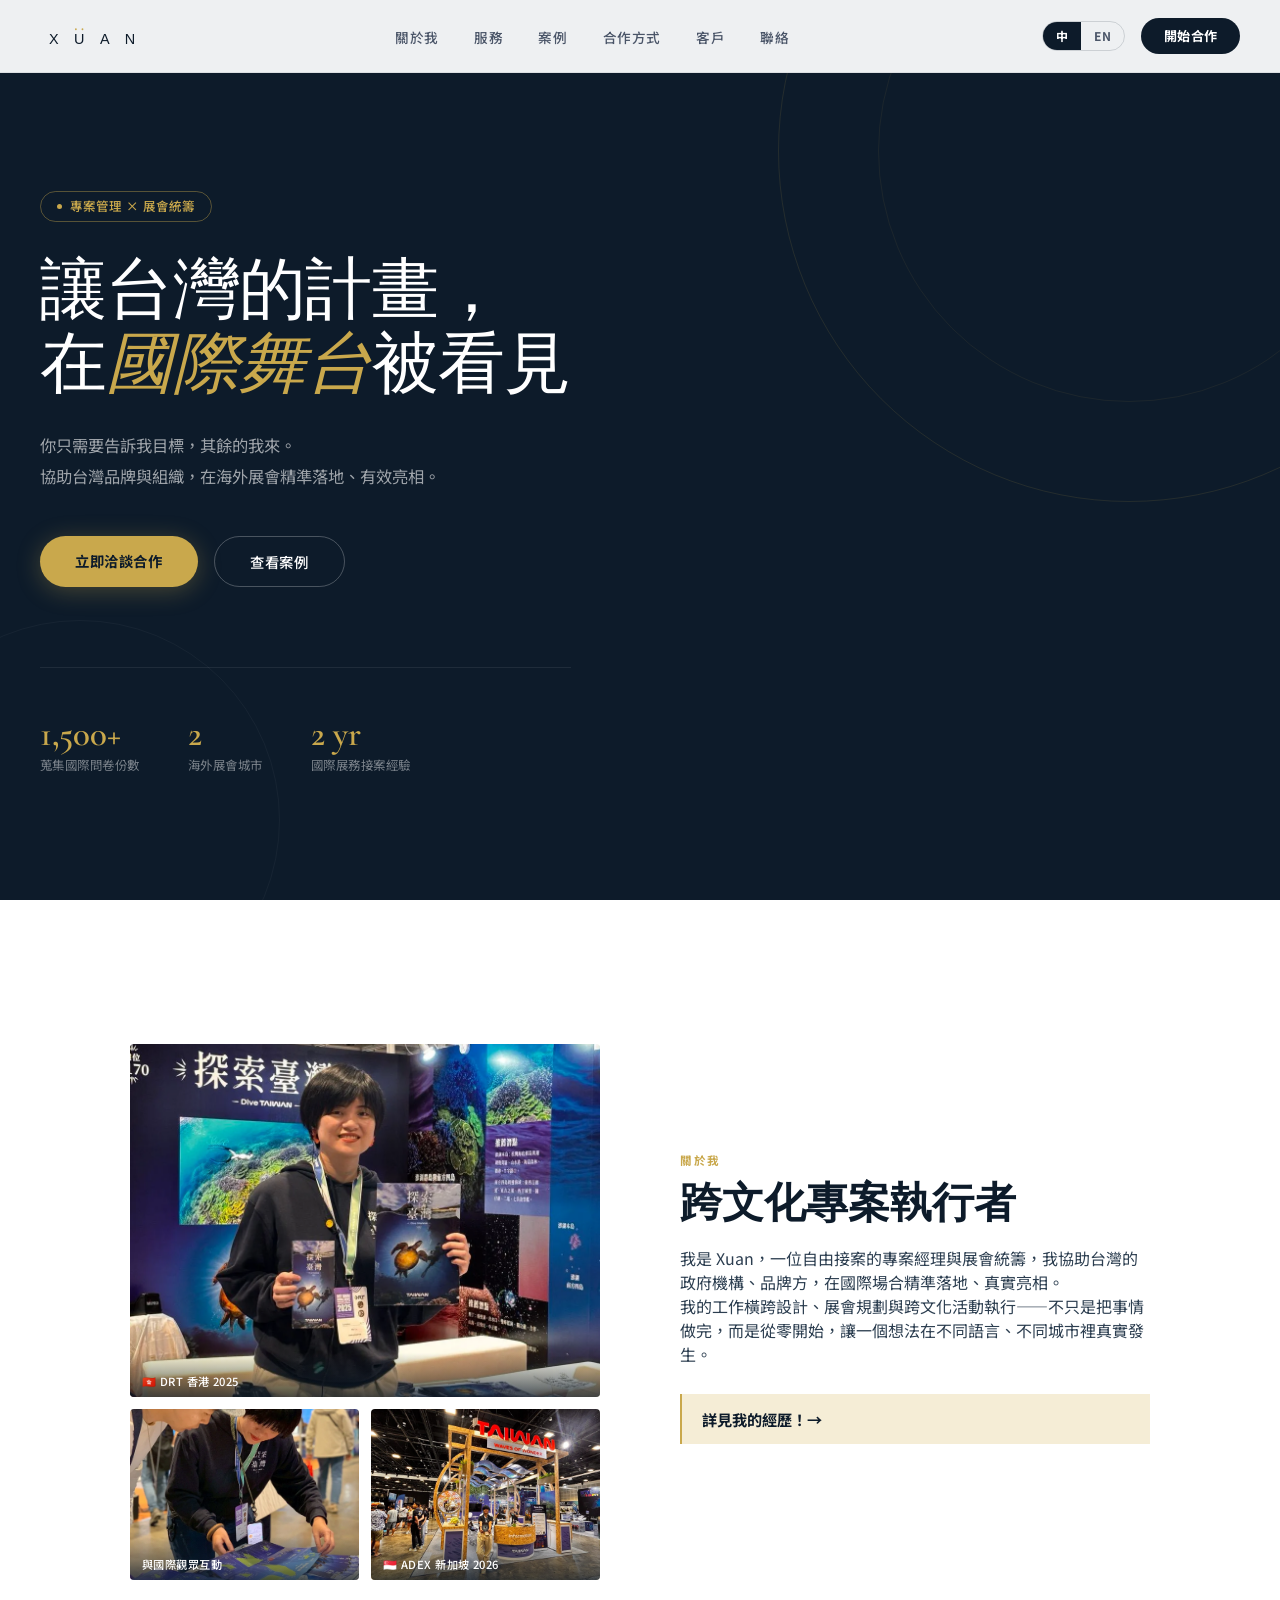
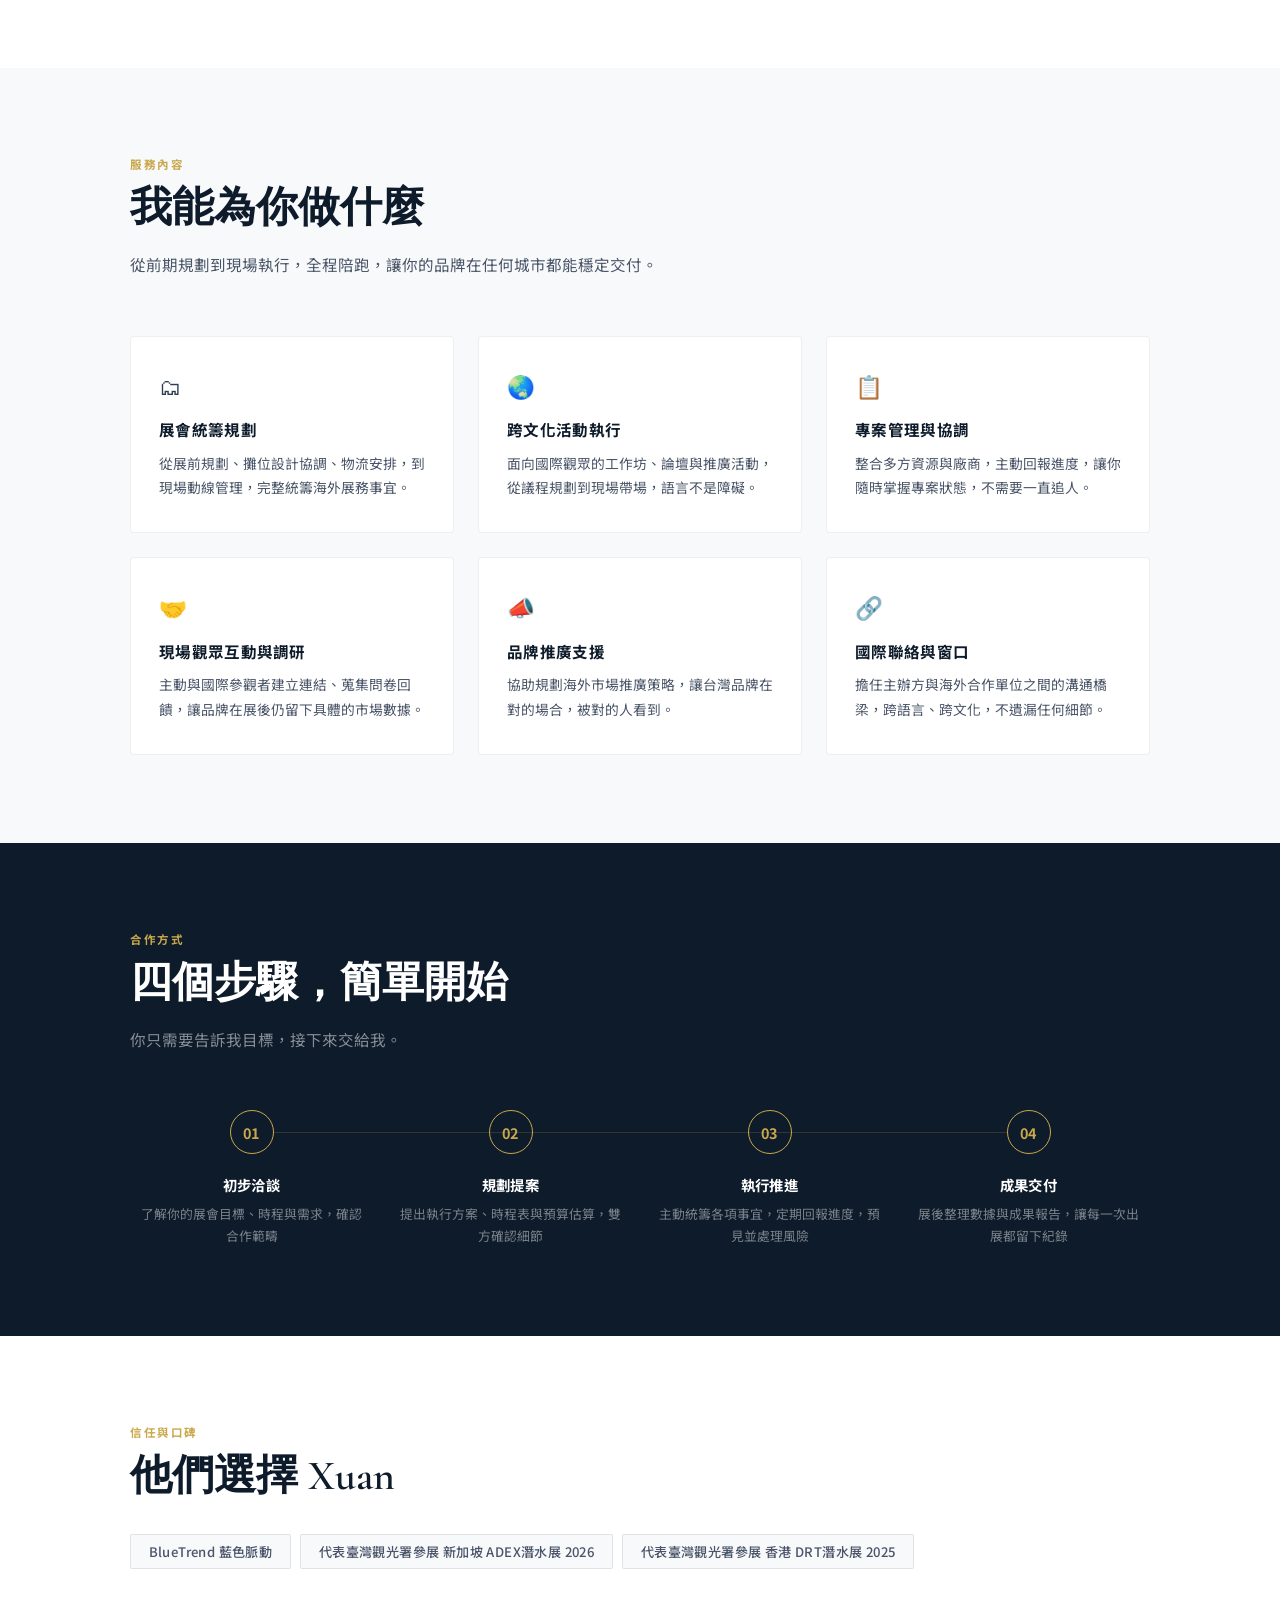
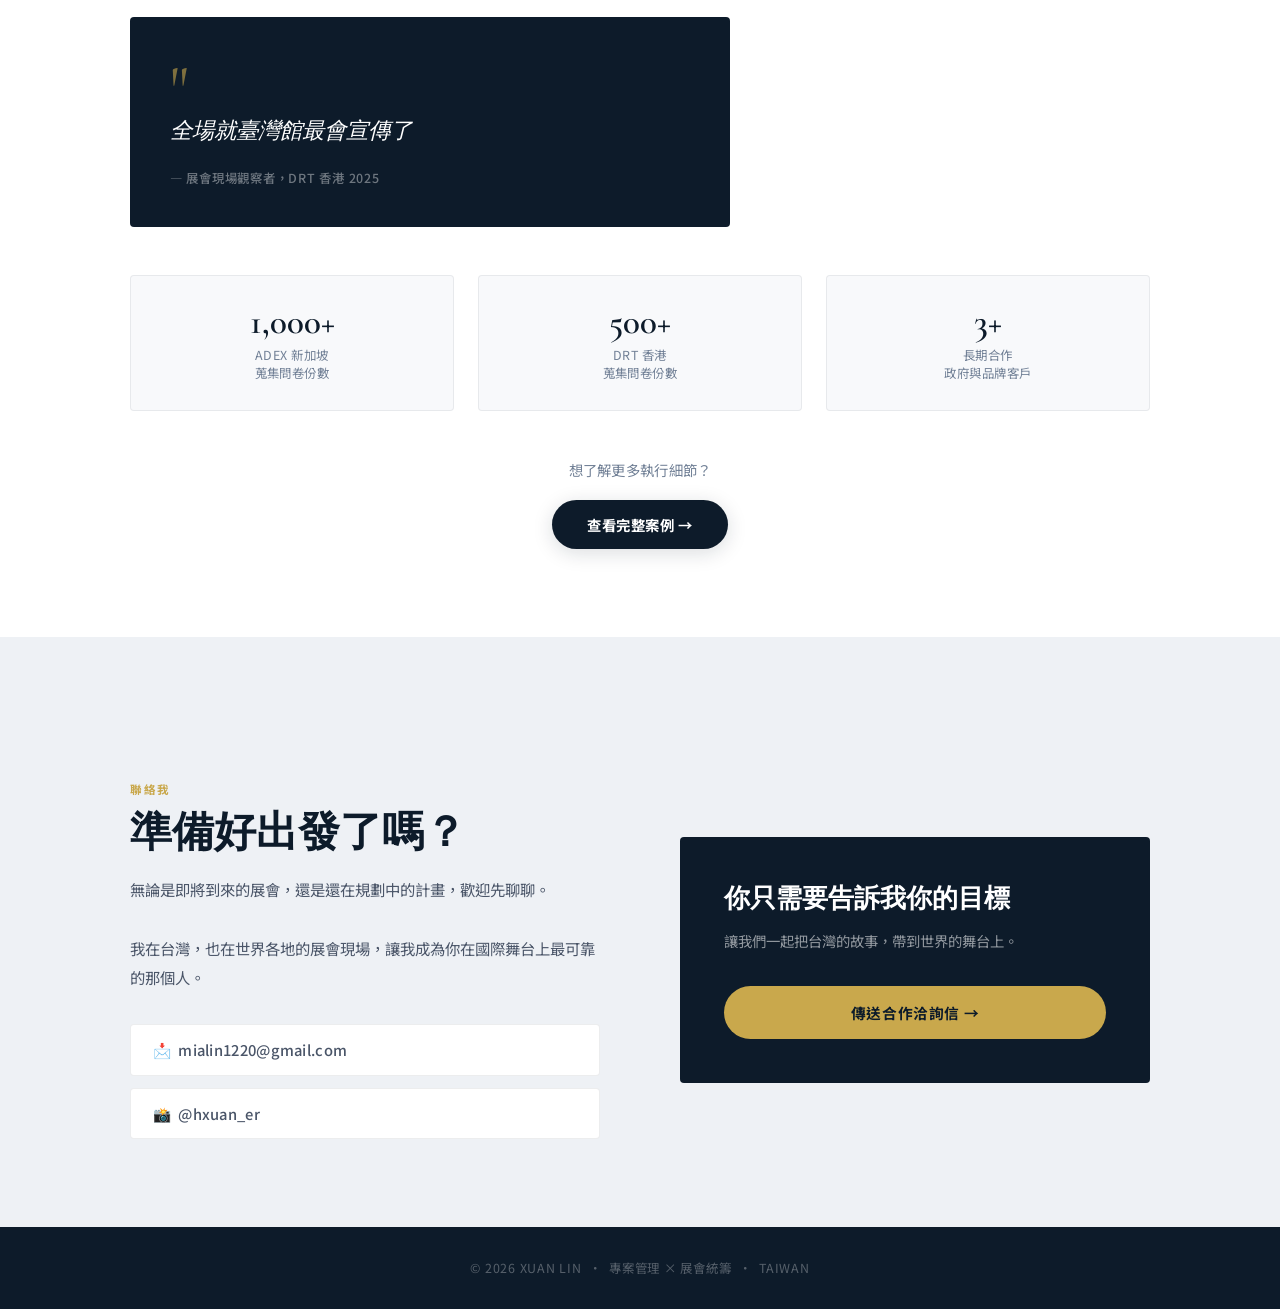
==== commit 55e21e85: "Rename English homepage file and update navigation links across multiple pages" ====
--- a/docs/index.html
+++ b/docs/index.html
@@ -80,7 +80,7 @@
   <div style="display:flex;align-items:center;gap:1rem;">
     <div style="display:flex;align-items:center;border:1px solid rgba(13,27,42,0.15);border-radius:999px;overflow:hidden;font-size:0.75rem;font-weight:700;letter-spacing:0.06em;">
       <a href="index.html" style="padding:0.35rem 0.8rem;text-decoration:none;background:var(--navy);color:white;">中</a>
-      <a href="xuan-lin-en.html" style="padding:0.35rem 0.8rem;text-decoration:none;color:var(--text-mid);">EN</a>
+      <a href="index-en.html" style="padding:0.35rem 0.8rem;text-decoration:none;color:var(--text-mid);">EN</a>
     </div>
     <a href="mailto:mialin1220@gmail.com" class="nav-cta">開始合作</a>
   </div>
@@ -153,7 +153,6 @@
         <h2 class="section-title">跨文化專案執行者</h2>
         <p>我是 Xuan，一位自由接案的專案經理與展會統籌，我協助台灣的政府機構、品牌方，在國際場合精準落地、真實亮相。</p>
         <p>我的工作橫跨設計、展會規劃與跨文化活動執行——不只是把事情做完，而是從零開始，讓一個想法在不同語言、不同城市裡真實發生。</p>
-        <div class="about-highlight">專案管理 & 展會統籌，協助台灣在國際場合精準落地</div>
         <a href="resume.html" class="about-highlight about-highlight-link">詳見我的經歷！→</a>
       </div>
     </div>
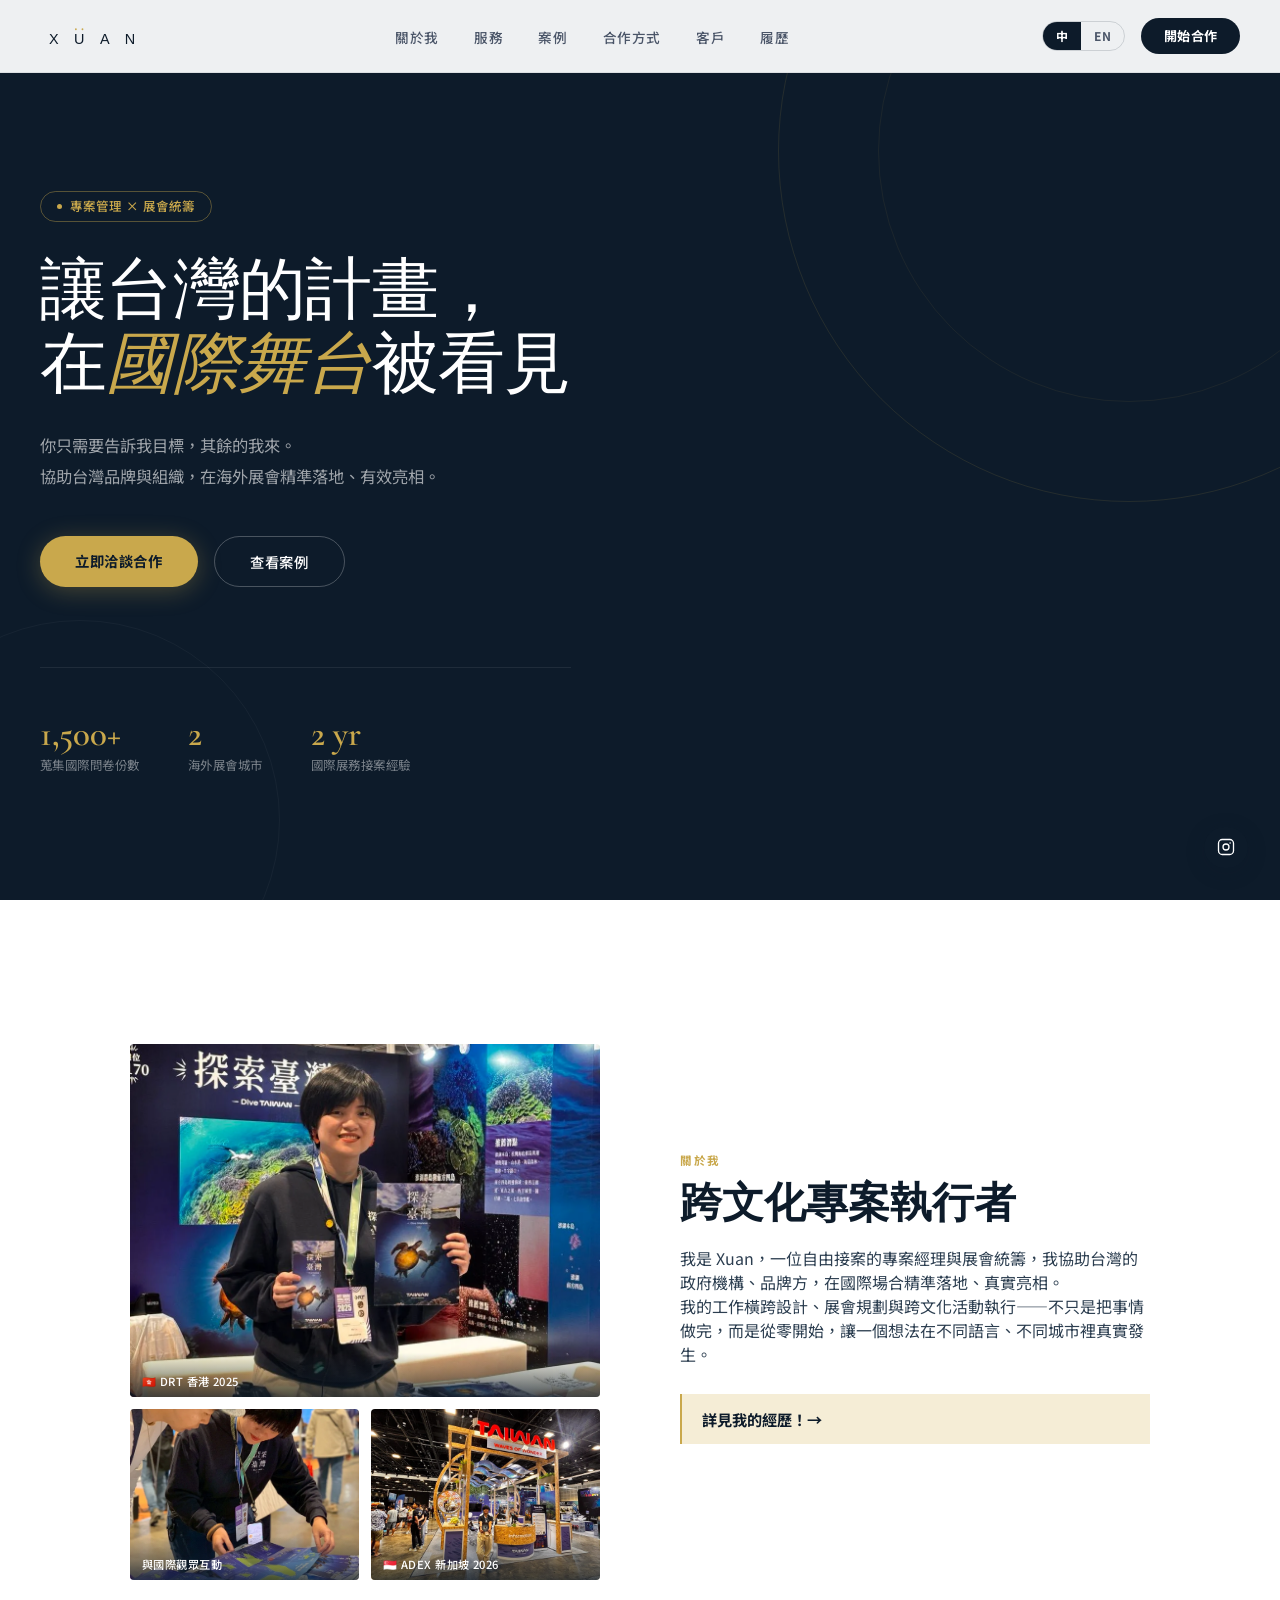
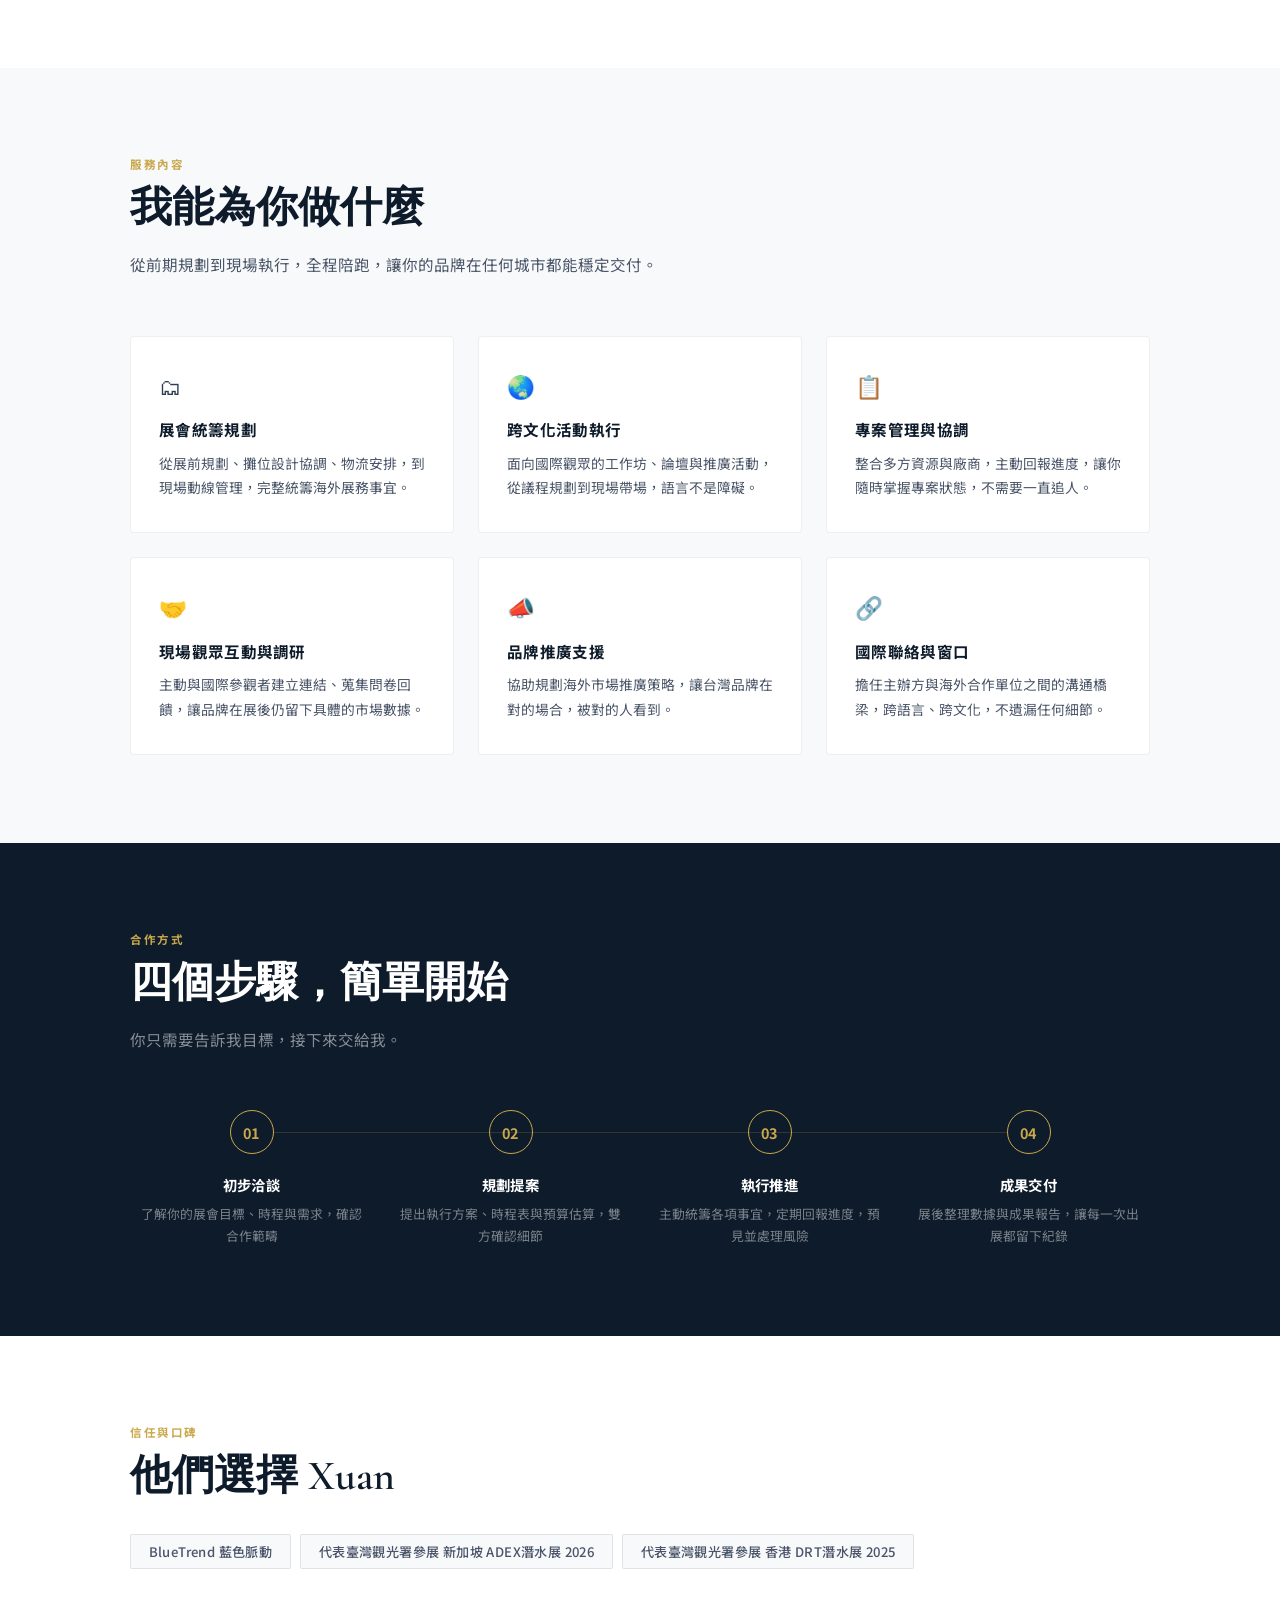
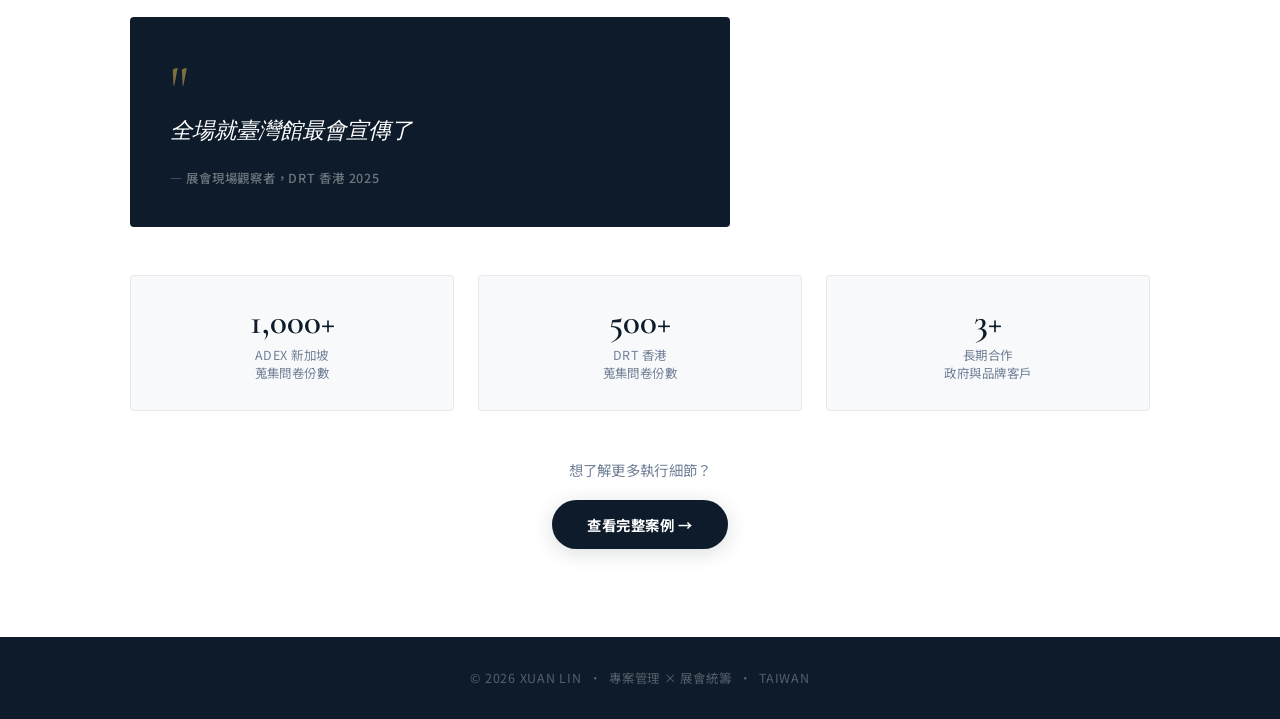
==== commit add01808: "Refactor navigation structure and add mobile menu for improved accessibility; integrate Instagram li" ====
--- a/docs/index.html
+++ b/docs/index.html
@@ -75,7 +75,7 @@
     <li><a href="cases.html">案例</a></li>
     <li><a href="#process">合作方式</a></li>
     <li><a href="#trust">客戶</a></li>
-    <li><a href="#contact">聯絡</a></li>
+    <li><a href="resume.html">履歷</a></li>
   </ul>
   <div style="display:flex;align-items:center;gap:1rem;">
     <div style="display:flex;align-items:center;border:1px solid rgba(13,27,42,0.15);border-radius:999px;overflow:hidden;font-size:0.75rem;font-weight:700;letter-spacing:0.06em;">
@@ -95,7 +95,7 @@
   <a href="cases.html">案例</a>
   <a href="#process" onclick="closeMobile()">合作方式</a>
   <a href="#trust" onclick="closeMobile()">客戶</a>
-  <a href="#contact" onclick="closeMobile()">聯絡</a>
+  <a href="resume.html">履歷</a>
   <a href="mailto:mialin1220@gmail.com" style="color:var(--gold)!important">開始合作 →</a>
 </div>
 
@@ -273,27 +273,12 @@
   </div>
 </section>
 
-<!-- CONTACT -->
-<section id="contact">
-  <div class="container">
-    <div class="contact-grid">
-      <div class="reveal">
-        <div class="section-label">聯絡我</div>
-        <h2 class="section-title">準備好出發了嗎？</h2>
-        <p class="contact-desc">無論是即將到來的展會，還是還在規劃中的計畫，歡迎先聊聊。<br><br>我在台灣，也在世界各地的展會現場，讓我成為你在國際舞台上最可靠的那個人。</p>
-        <div class="contact-links">
-          <a href="mailto:mialin1220@gmail.com" class="contact-link">📩 &nbsp;mialin1220@gmail.com</a>
-          <a href="https://instagram.com/hxuan_er" target="_blank" class="contact-link">📸 &nbsp;@hxuan_er</a>
-        </div>
-      </div>
-      <div class="contact-cta-box reveal">
-        <h3>你只需要告訴我你的目標</h3>
-        <p>讓我們一起把台灣的故事，帶到世界的舞台上。</p>
-        <a href="mailto:mialin1220@gmail.com?subject=合作洽詢｜國際展務">傳送合作洽詢信 →</a>
-      </div>
-    </div>
-  </div>
-</section>
+<div class="ig-float">
+  <a href="https://instagram.com/hxuan_er" target="_blank" class="ig-float-btn" aria-label="Instagram @hxuan_er">
+    <svg class="ig-icon" viewBox="0 0 24 24" fill="none" stroke="currentColor" stroke-width="1.75" stroke-linecap="round" stroke-linejoin="round" width="18" height="18"><rect x="2" y="2" width="20" height="20" rx="5" ry="5"/><circle cx="12" cy="12" r="4"/><circle cx="17.5" cy="6.5" r="1" fill="currentColor" stroke="none"/></svg>
+    <span class="ig-label">@hxuan_er</span>
+  </a>
+</div>
 
 <footer>© 2026 XUAN LIN &nbsp;·&nbsp; 專案管理 × 展會統籌 &nbsp;·&nbsp; TAIWAN</footer>
 
--- a/docs/css/style.css
+++ b/docs/css/style.css
@@ -50,6 +50,12 @@
 }
 .mobile-menu.open { display:flex; }
 .mobile-menu a { color:var(--text-mid); text-decoration:none; font-weight:500; font-size:1rem; padding:0.5rem 0; border-bottom:1px solid var(--bg2); }
+.nav-right { display:flex; align-items:center; gap:1rem; }
+.nav-links a.active { color:var(--gold); font-weight:700; }
+.lang-switch { display:flex; align-items:center; border:1px solid rgba(13,27,42,0.15); border-radius:999px; overflow:hidden; font-size:0.75rem; font-weight:700; letter-spacing:0.06em; }
+.lang-switch a { padding:0.35rem 0.8rem; text-decoration:none; color:var(--text-mid); transition:all 0.2s; }
+.lang-switch a.active { background:var(--navy); color:white; }
+.lang-switch a:not(.active):hover { background:var(--bg2); }
 
 /* === HERO (shared) === */
 #hero {
@@ -151,6 +157,14 @@
 /* === FOOTER === */
 footer { background:var(--navy); color:rgba(255,255,255,0.3); text-align:center; padding:2rem; font-size:0.78rem; letter-spacing:0.06em; }
 
+/* === IG FLOAT === */
+.ig-float { position:fixed; bottom:2rem; right:2rem; z-index:200; }
+.ig-float-btn { display:flex; align-items:center; gap:0; background:var(--navy); color:white; text-decoration:none; border-radius:999px; padding:0.7rem 0.8rem; box-shadow:0 4px 20px rgba(13,27,42,0.2); transition:gap 0.3s ease, padding 0.3s ease, background 0.2s, color 0.2s; overflow:hidden; }
+.ig-float-btn:hover { gap:0.5rem; padding:0.7rem 1.1rem; background:var(--gold); color:var(--navy); }
+.ig-icon { flex-shrink:0; display:block; }
+.ig-label { font-size:0.82rem; font-weight:700; white-space:nowrap; max-width:0; overflow:hidden; letter-spacing:0.03em; transition:max-width 0.3s ease; }
+.ig-float-btn:hover .ig-label { max-width:120px; }
+
 /* === REVEAL ANIMATION === */
 .reveal { opacity:0; transform:translateY(24px); transition:all 0.65s ease; }
 .reveal.visible { opacity:1; transform:translateY(0); }
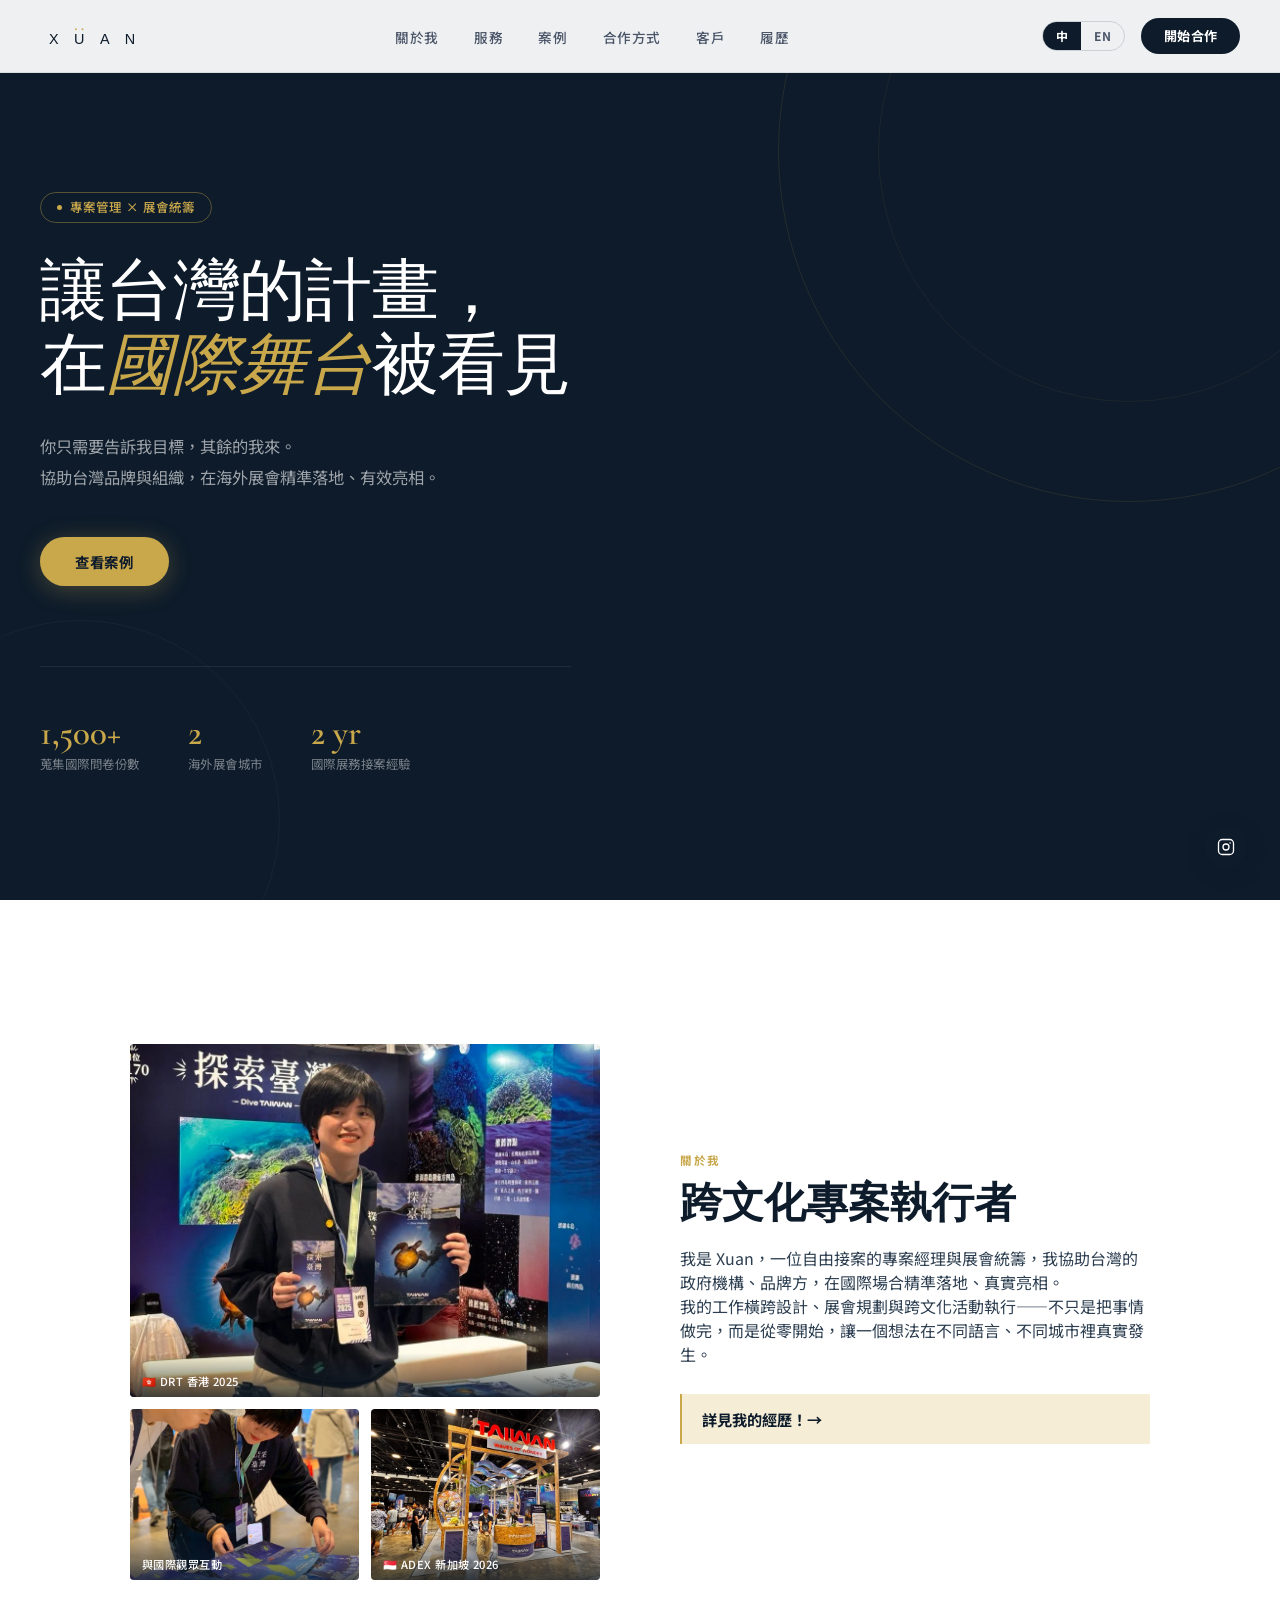
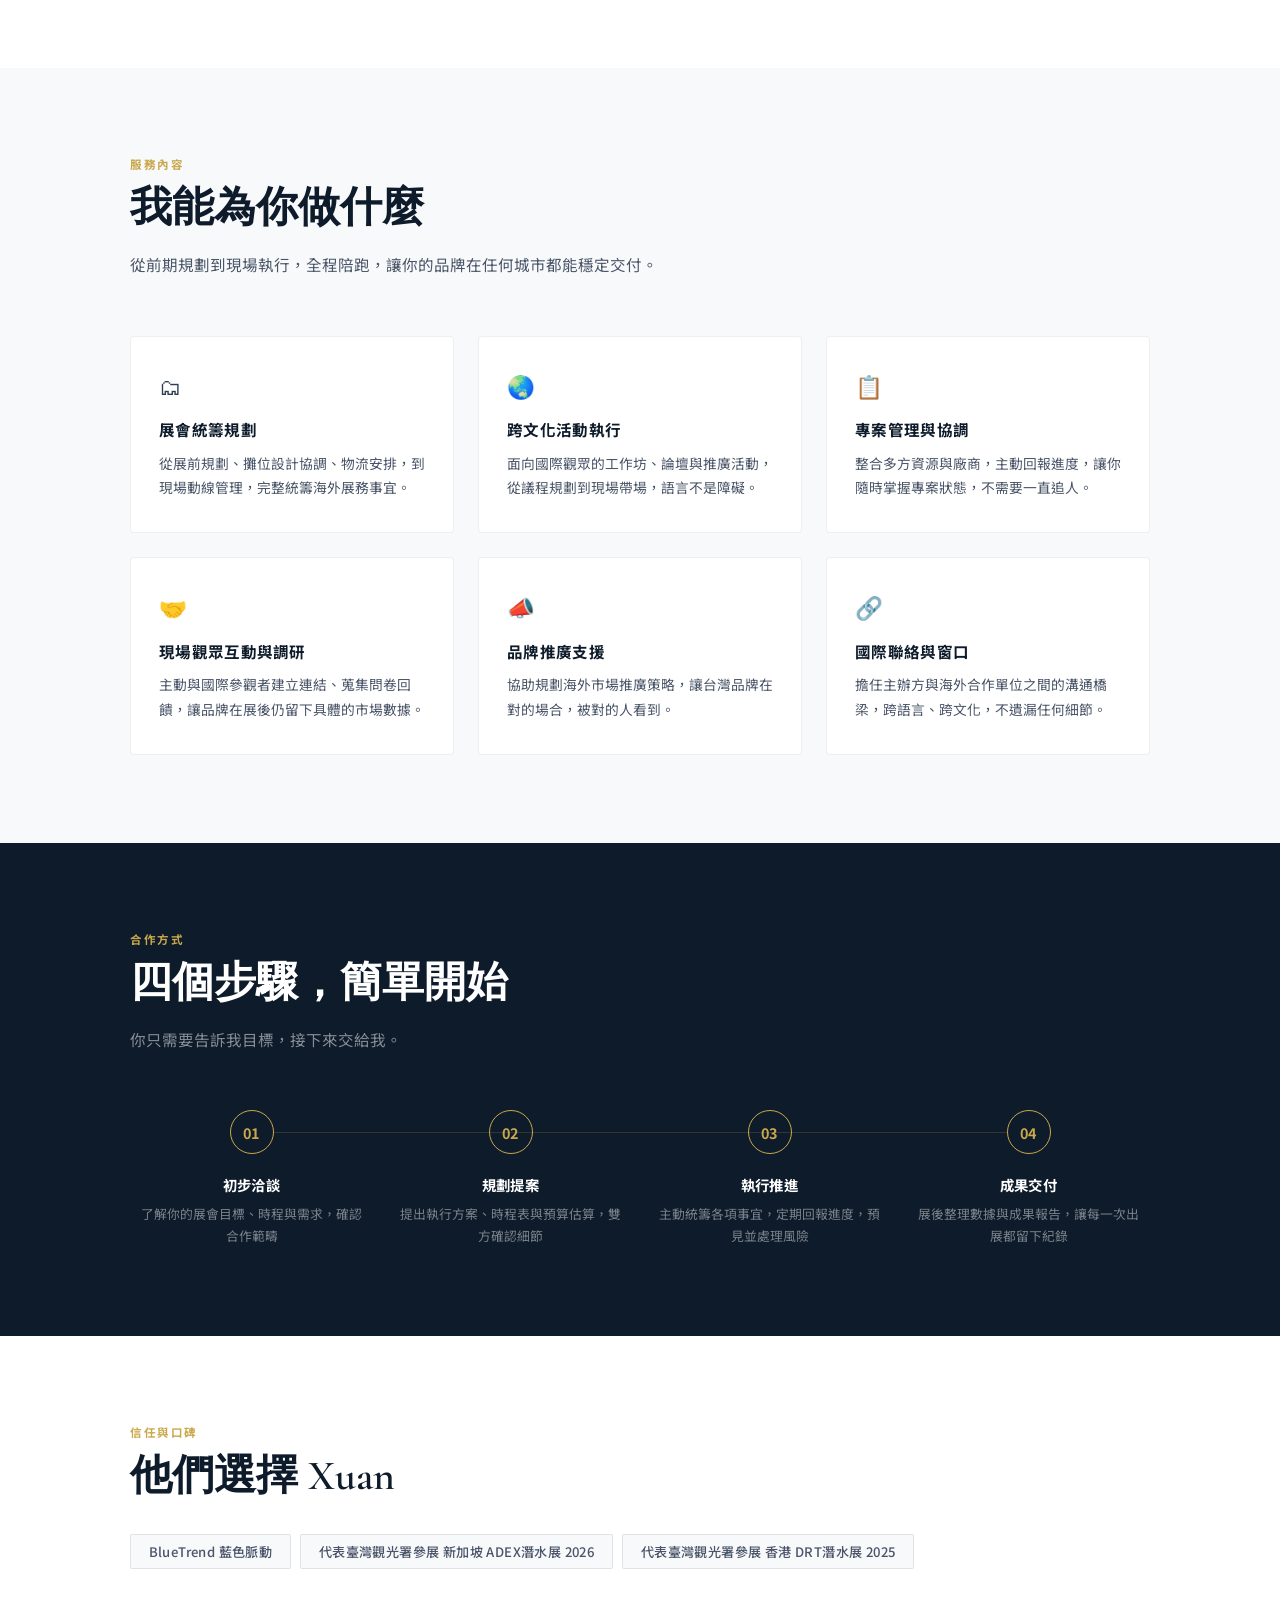
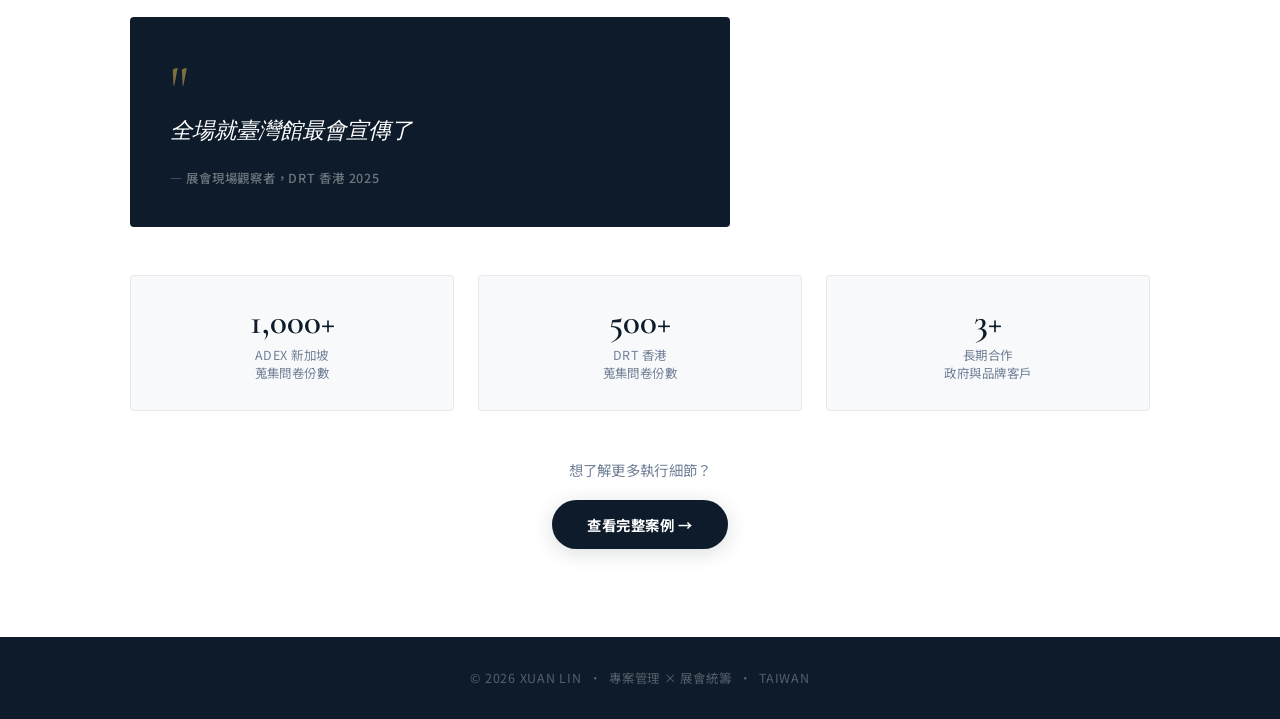
==== commit 37afa938: "Update button styles in hero section for both English and Chinese homepages" ====
--- a/docs/index.html
+++ b/docs/index.html
@@ -108,8 +108,7 @@
     <h1>讓台灣的計畫，<br>在<em>國際舞台</em>被看見</h1>
     <p class="hero-sub">你只需要告訴我目標，其餘的我來。<br>協助台灣品牌與組織，在海外展會精準落地、有效亮相。</p>
     <div class="hero-btns">
-      <a href="#contact" class="btn-primary">立即洽談合作</a>
-      <a href="cases.html" class="btn-secondary">查看案例</a>
+      <a href="cases.html" class="btn-primary">查看案例</a>
     </div>
     <div class="hero-stats">
       <div>
--- a/docs/css/style.css
+++ b/docs/css/style.css
@@ -142,7 +142,6 @@
 .testimonial-source { font-size:0.78rem; color:rgba(255,255,255,0.4); font-weight:500; letter-spacing:0.06em; }
 
 /* === CONTACT === */
-#contact { background:var(--bg2); }
 .contact-grid { display:grid; grid-template-columns:1fr 1fr; gap:5rem; align-items:center; margin-top:3.5rem; }
 .contact-desc { color:var(--text-mid); line-height:1.9; font-size:0.96rem; }
 .contact-links { display:flex; flex-direction:column; gap:0.75rem; margin-top:2rem; }
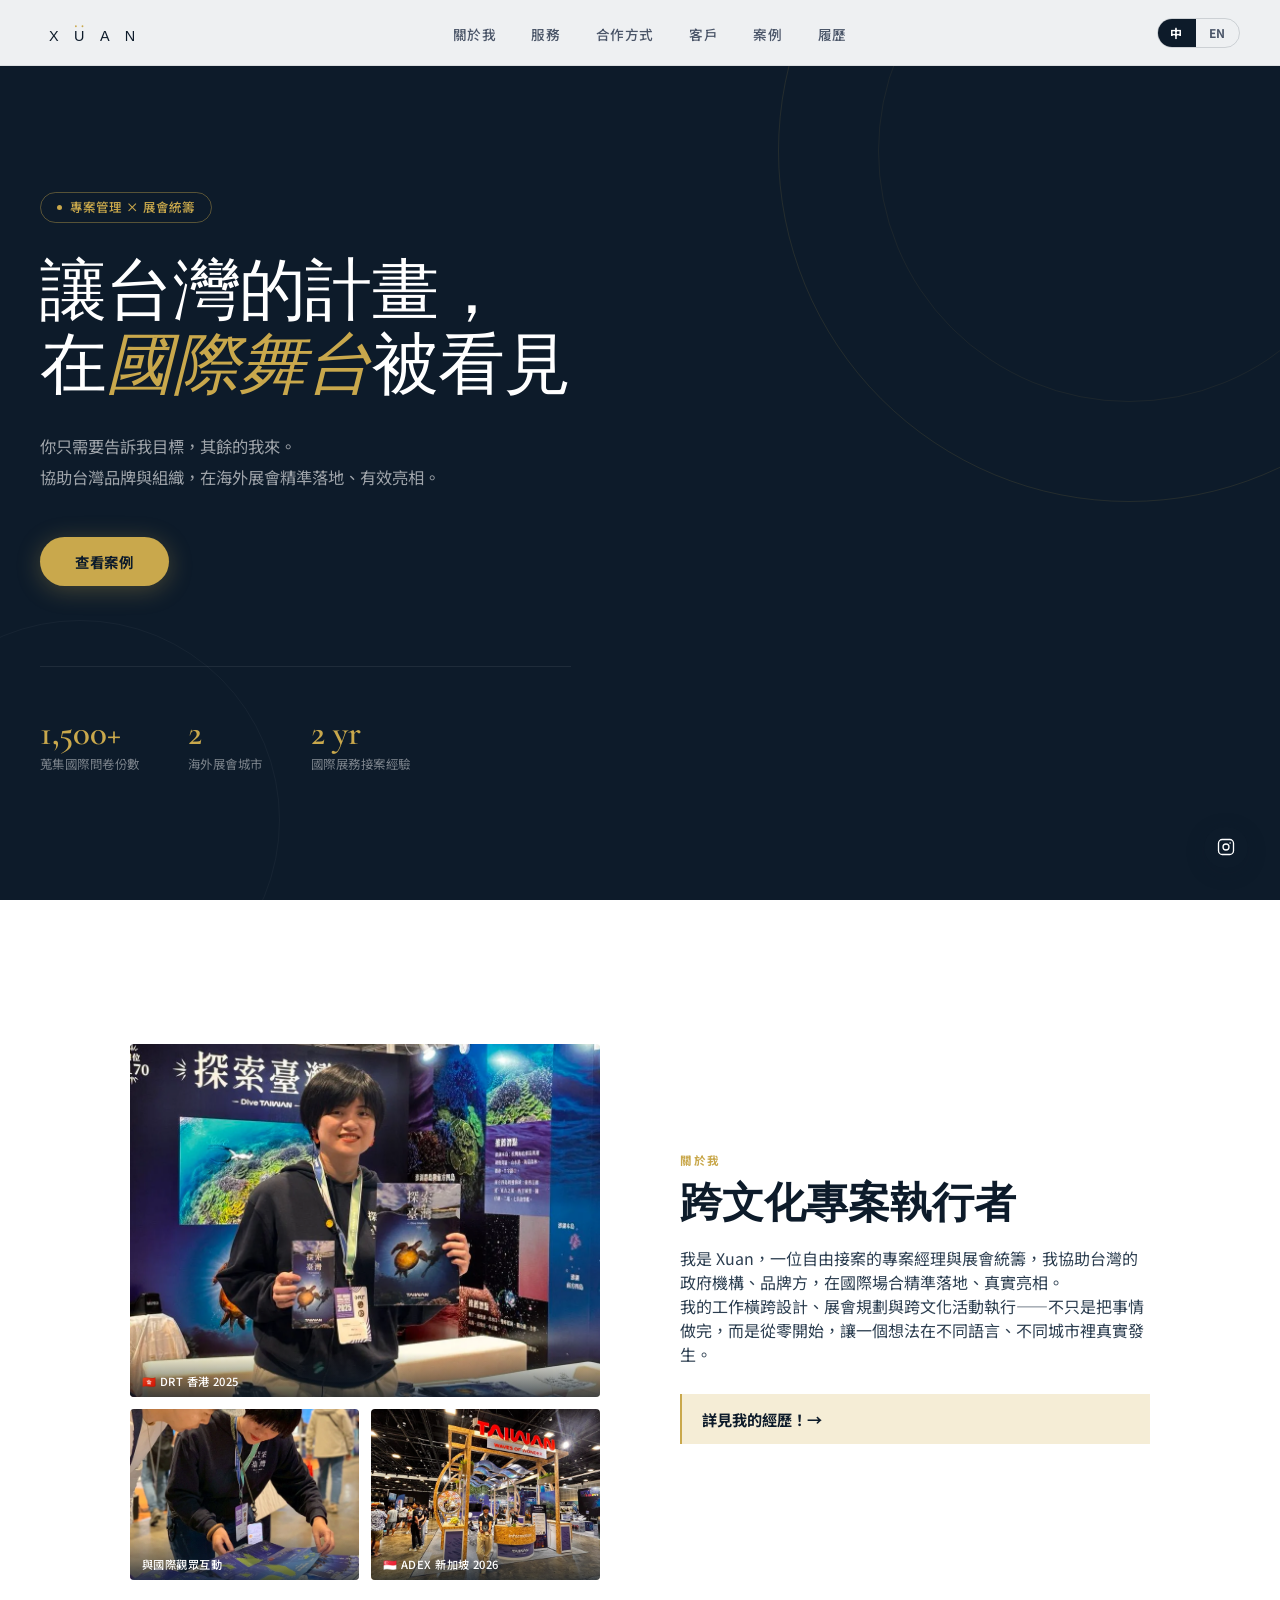
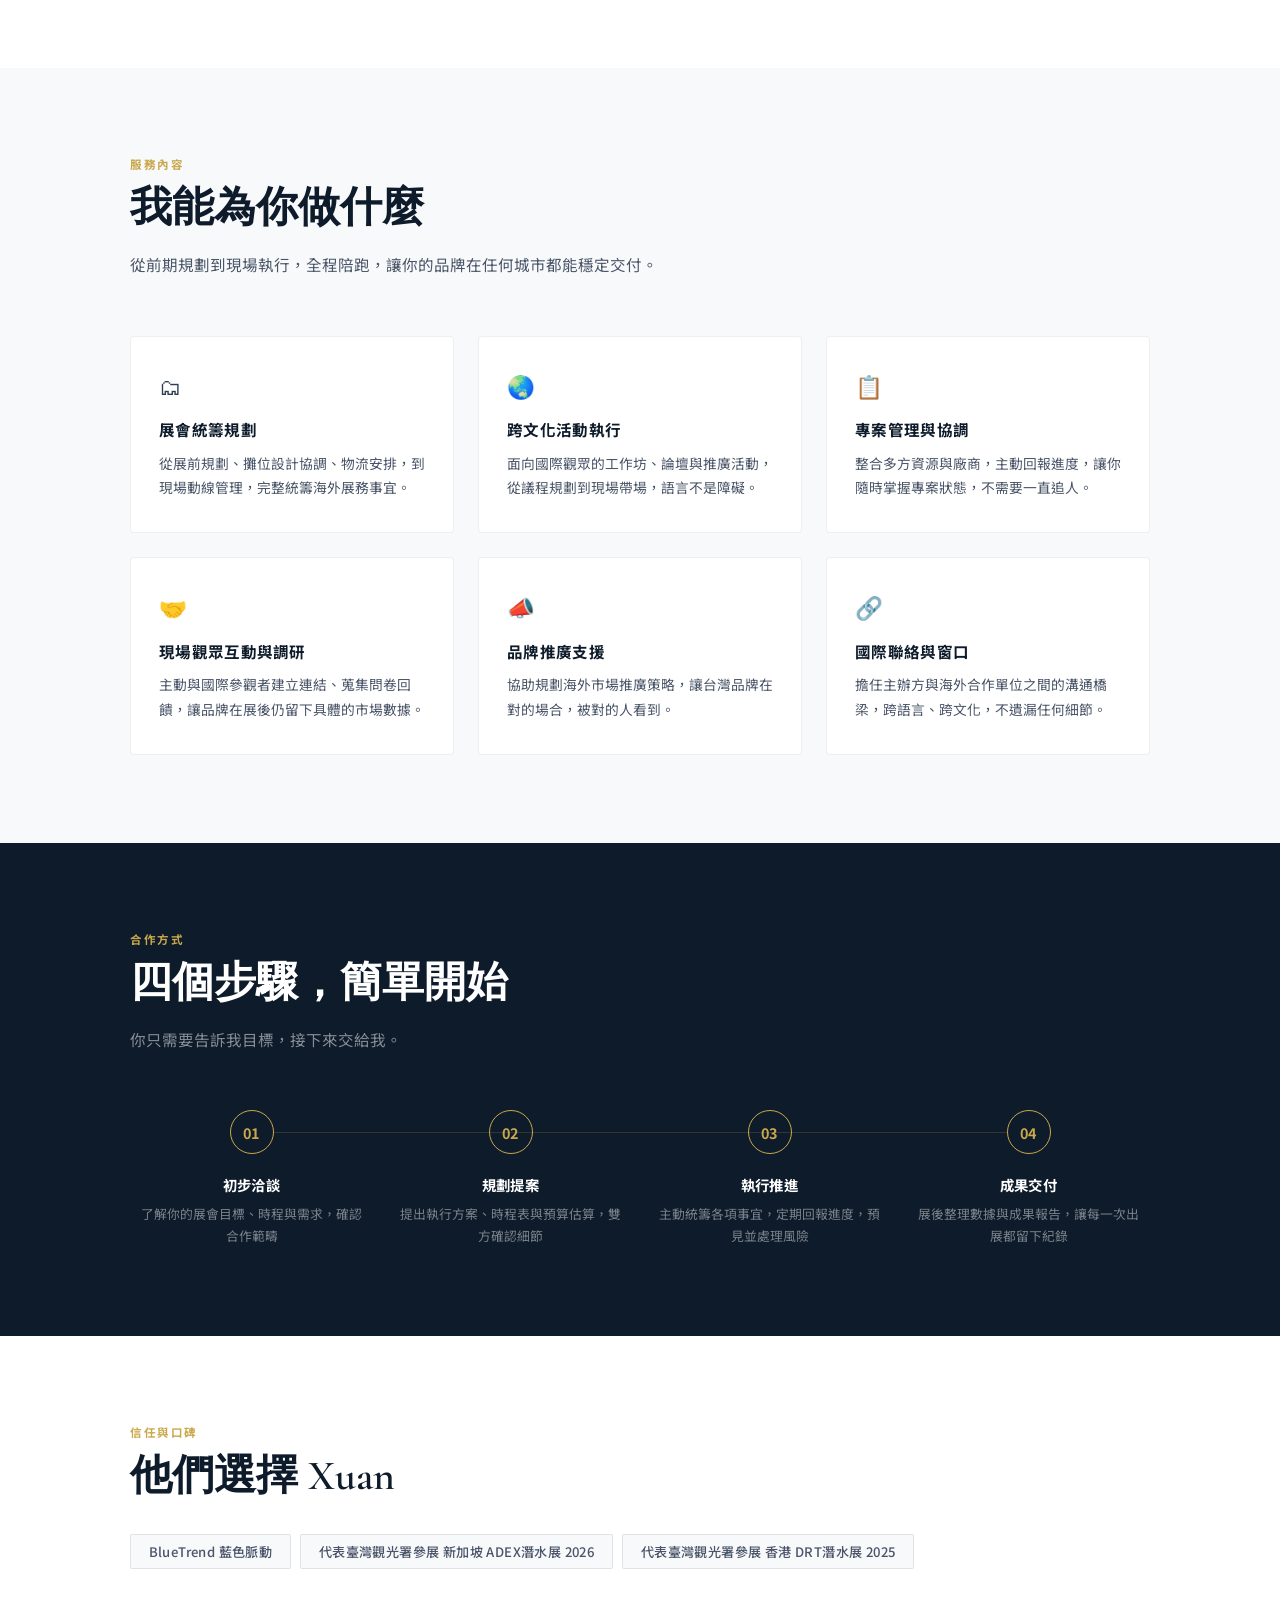
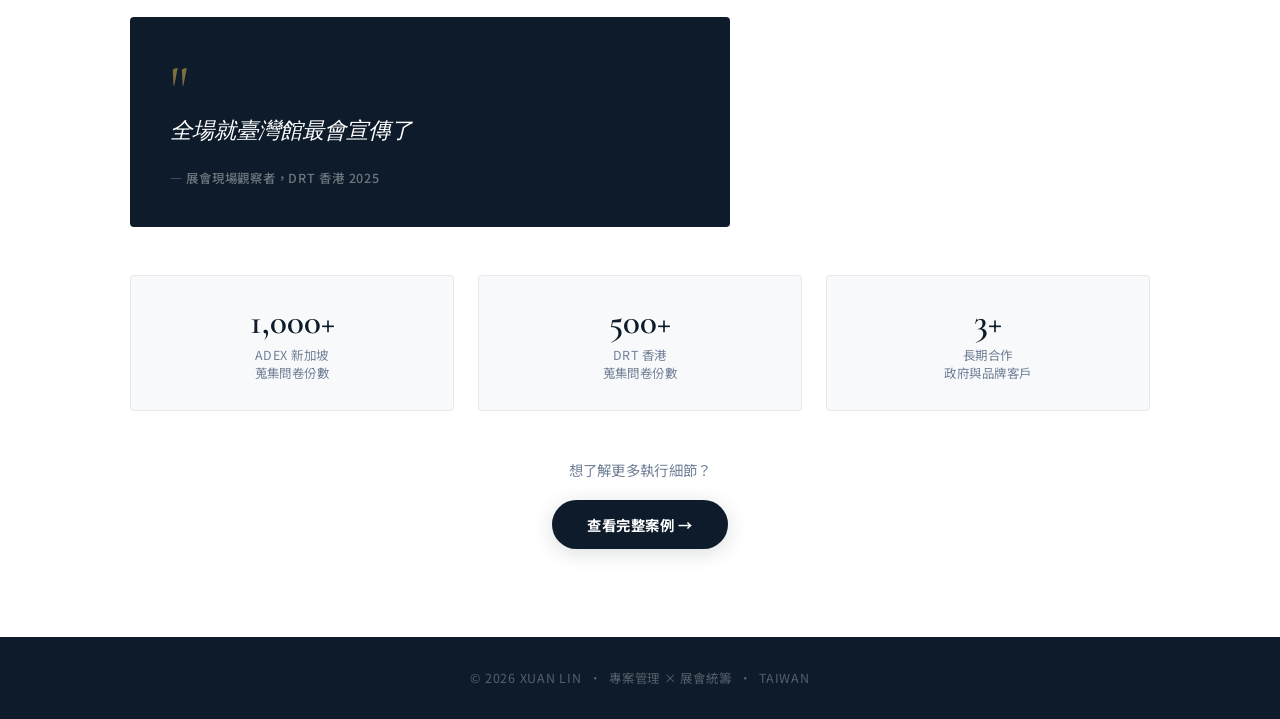
==== commit 7369570d: "Update navigation links to ensure "Cases" section is active in both English and Chinese versions; co" ====
--- a/docs/index.html
+++ b/docs/index.html
@@ -72,9 +72,9 @@
   <ul class="nav-links">
     <li><a href="#about">關於我</a></li>
     <li><a href="#service">服務</a></li>
-    <li><a href="cases.html">案例</a></li>
     <li><a href="#process">合作方式</a></li>
     <li><a href="#trust">客戶</a></li>
+    <li><a href="cases.html">案例</a></li>
     <li><a href="resume.html">履歷</a></li>
   </ul>
   <div style="display:flex;align-items:center;gap:1rem;">
@@ -82,7 +82,7 @@
       <a href="index.html" style="padding:0.35rem 0.8rem;text-decoration:none;background:var(--navy);color:white;">中</a>
       <a href="index-en.html" style="padding:0.35rem 0.8rem;text-decoration:none;color:var(--text-mid);">EN</a>
     </div>
-    <a href="mailto:mialin1220@gmail.com" class="nav-cta">開始合作</a>
+    <!-- <a href="mailto:mialin1220@gmail.com" class="nav-cta">開始合作</a> -->
   </div>
   <button class="hamburger" id="hamburger" aria-label="選單">
     <span></span><span></span><span></span>
